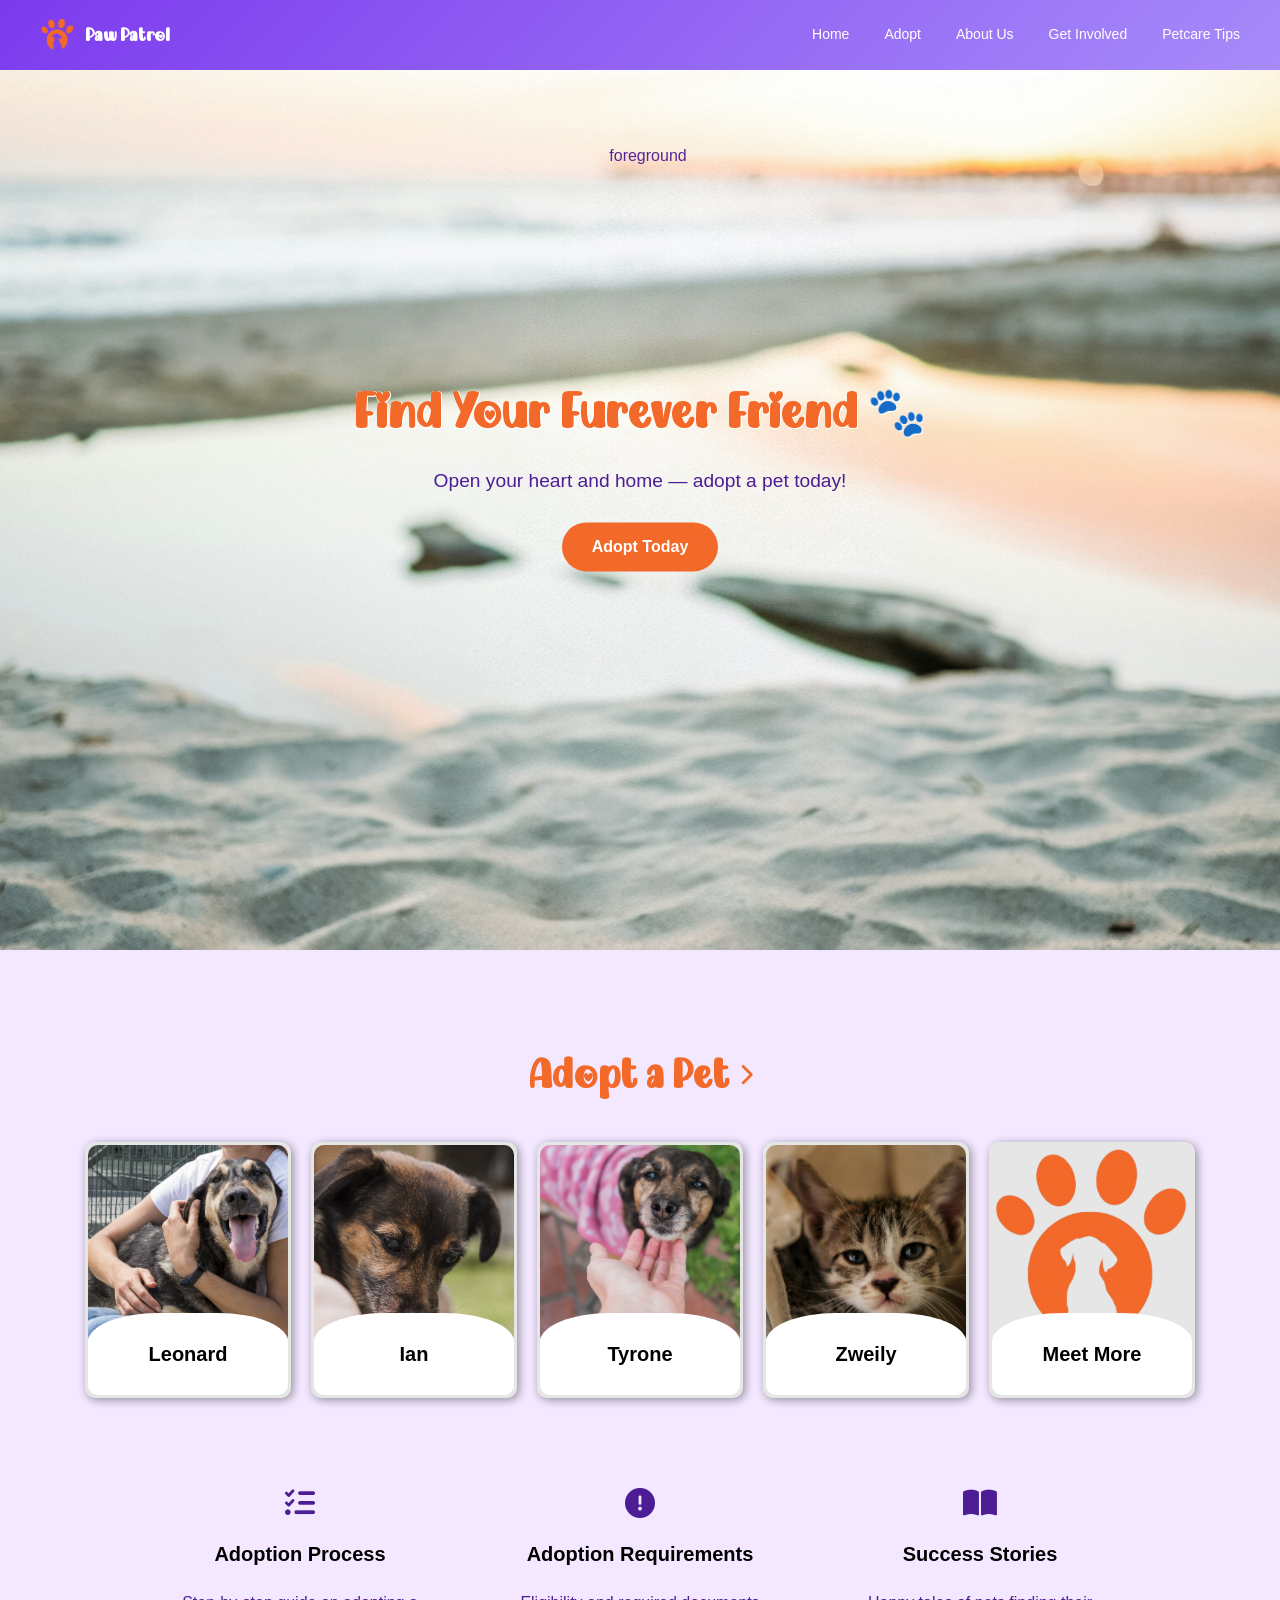
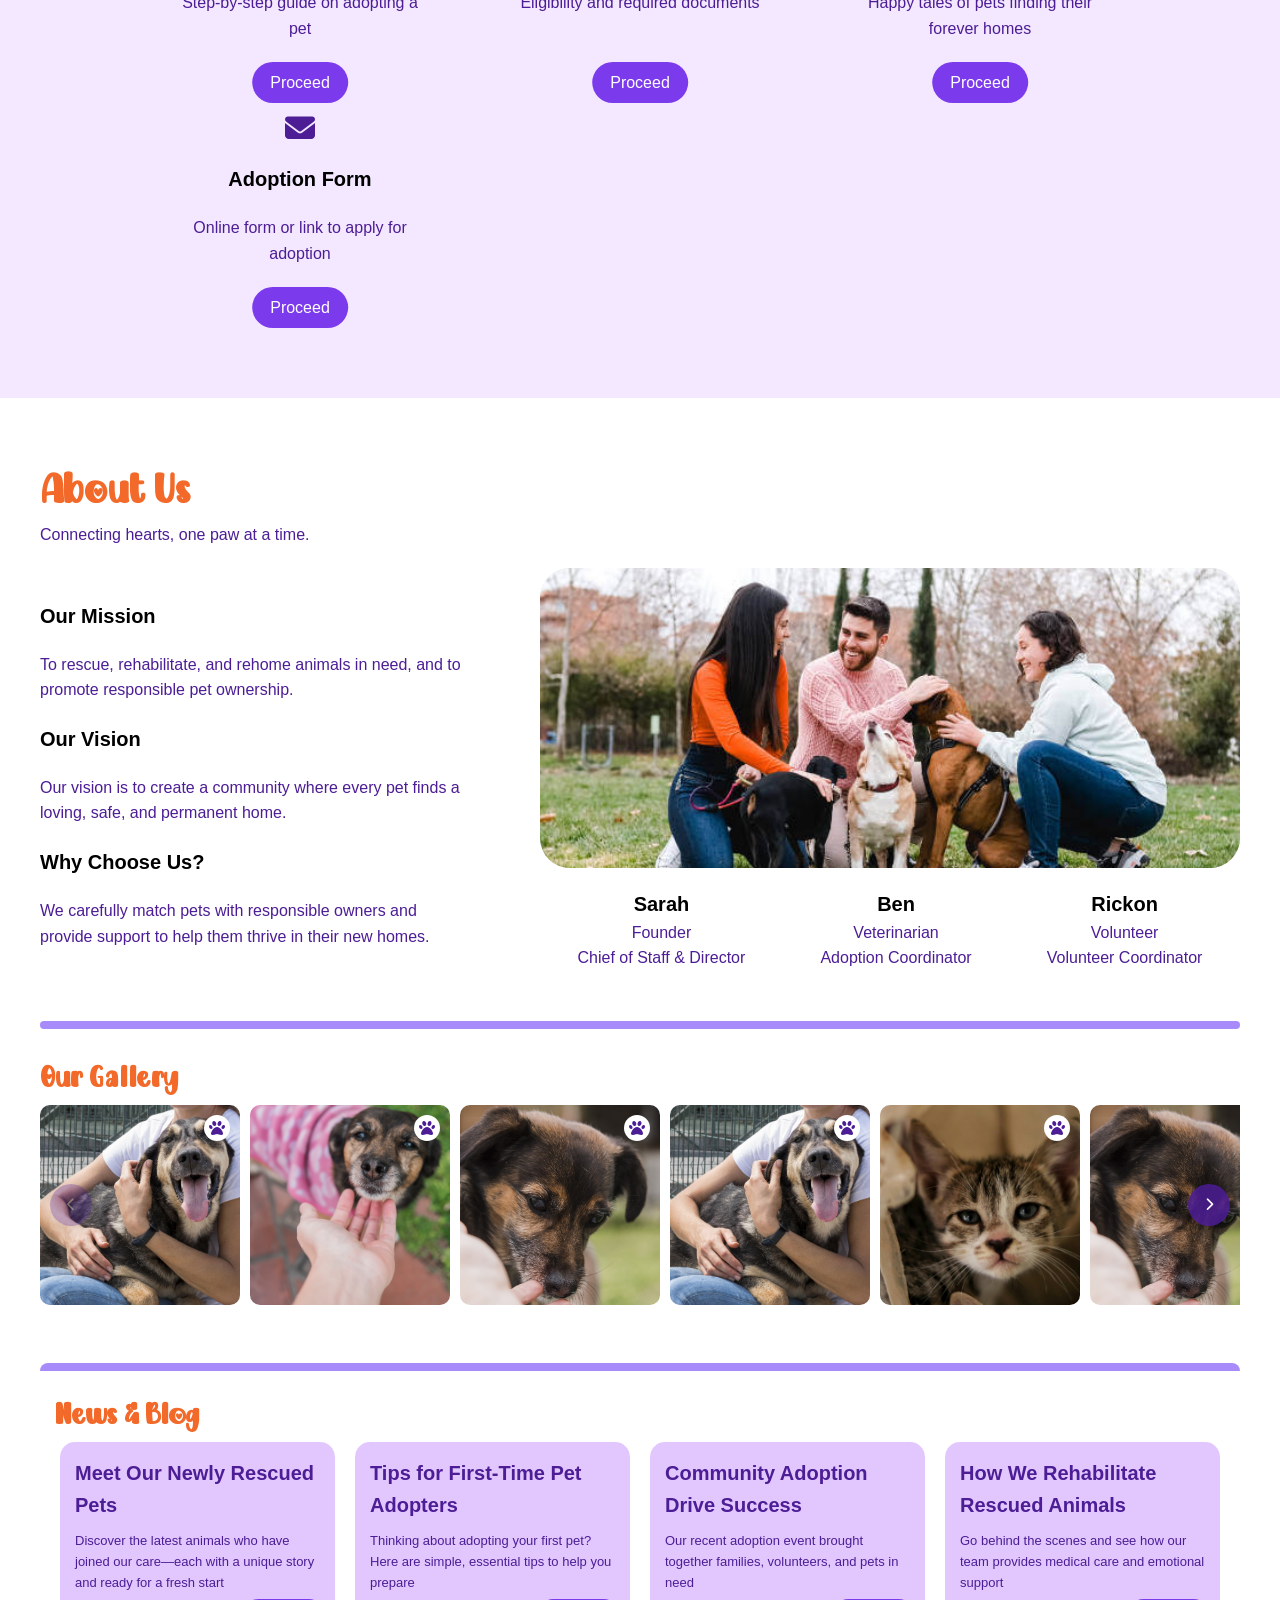
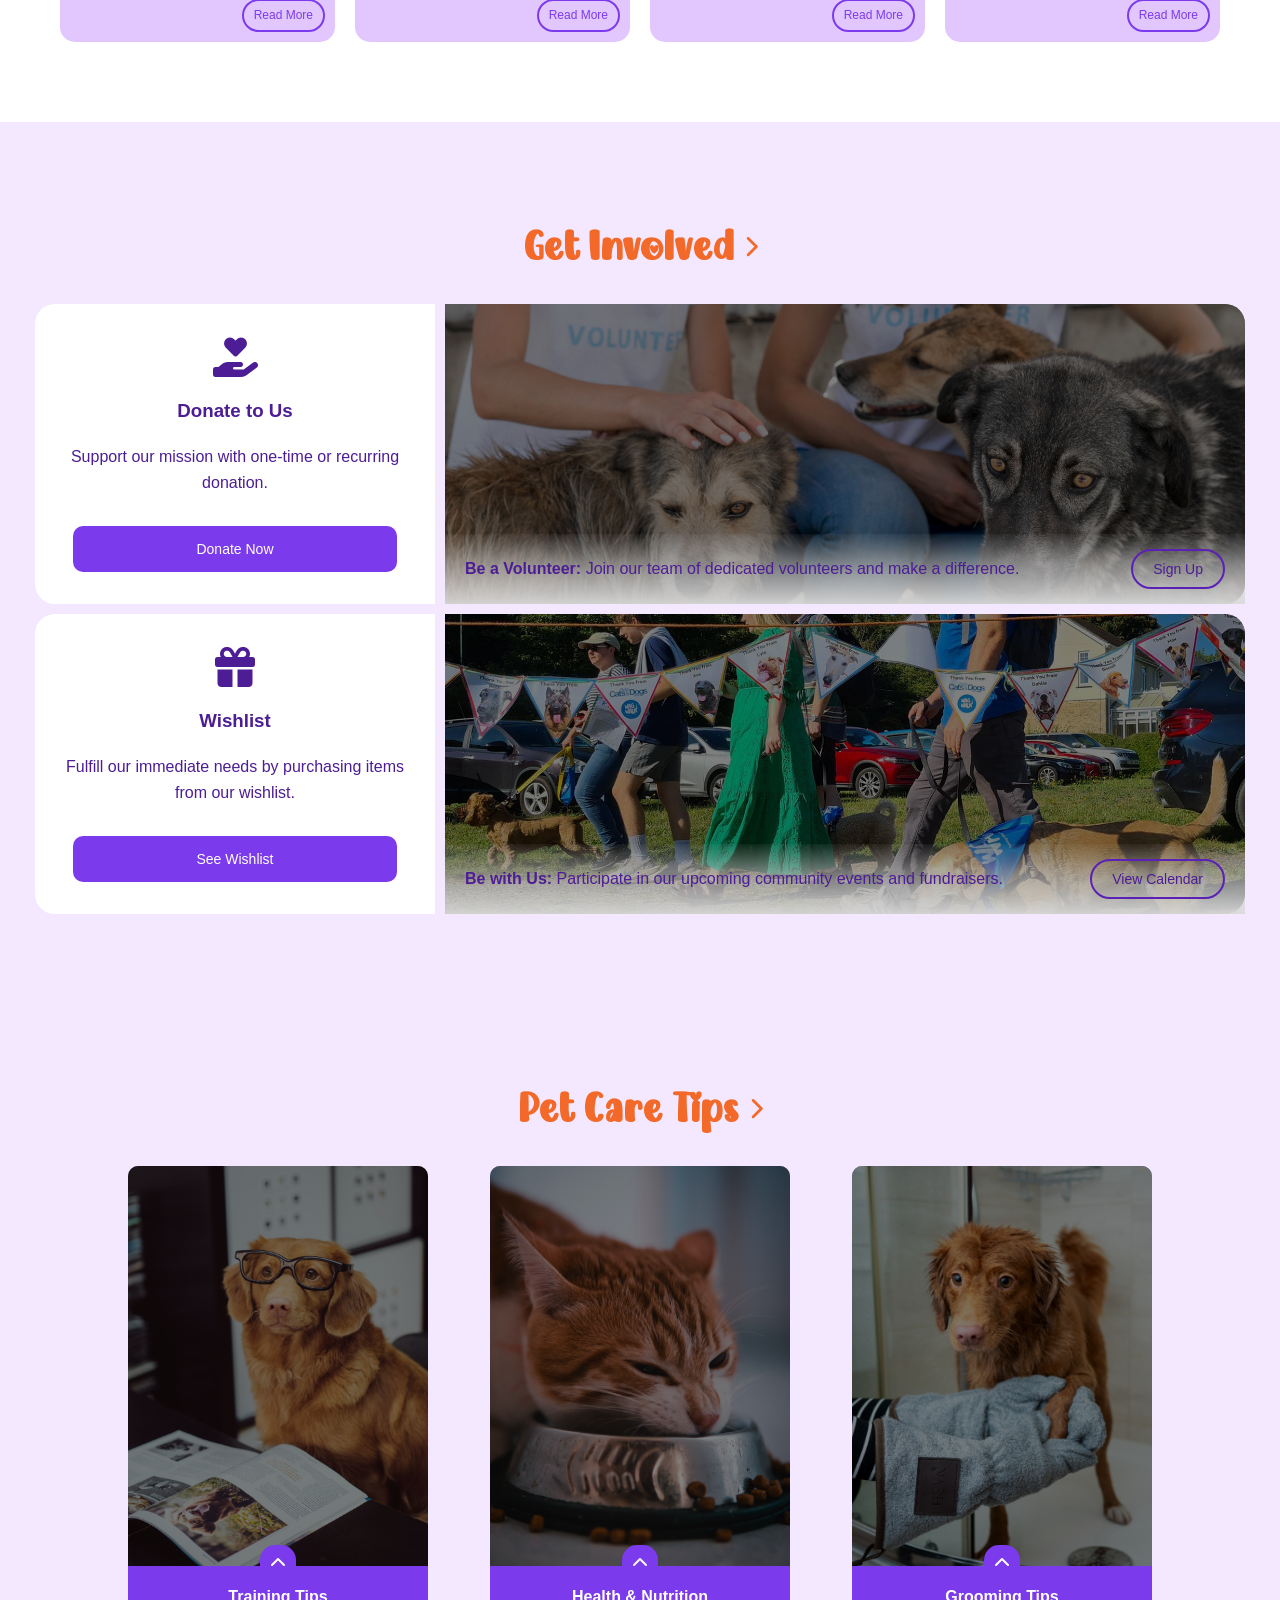
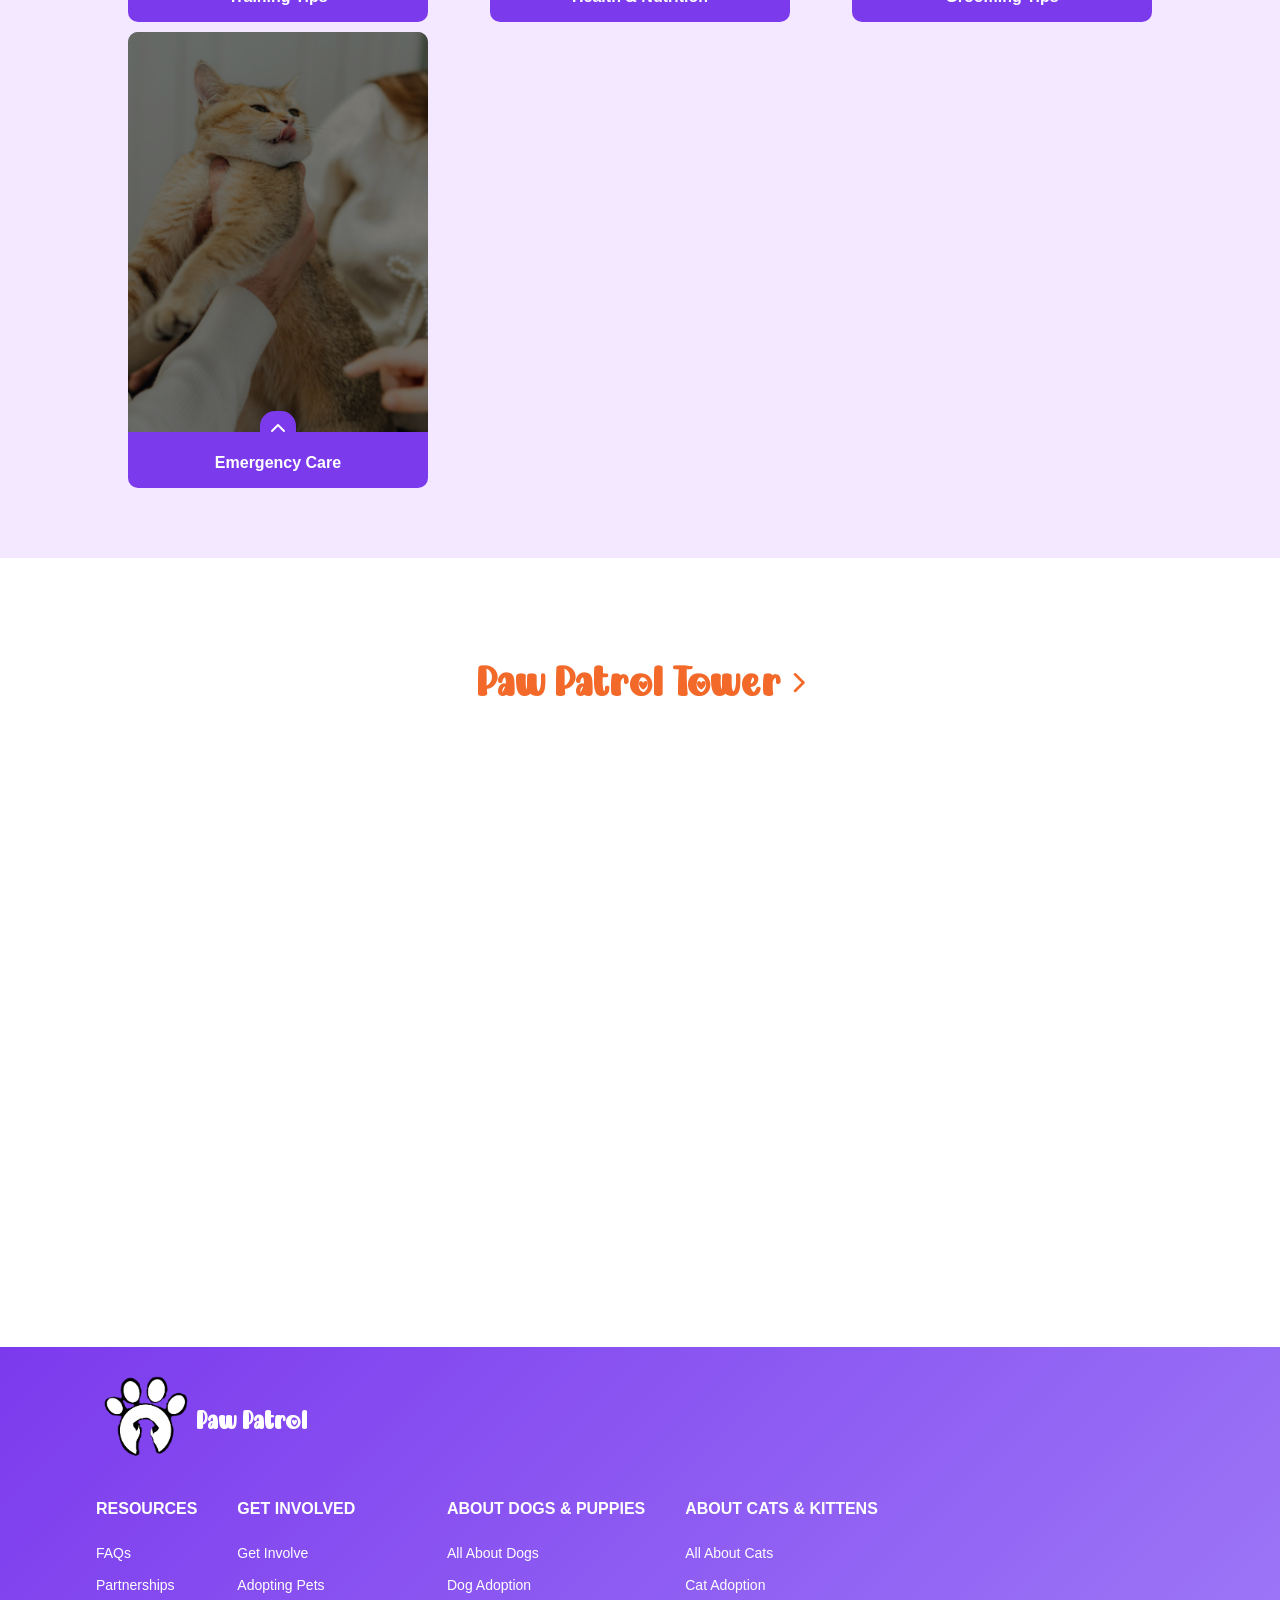
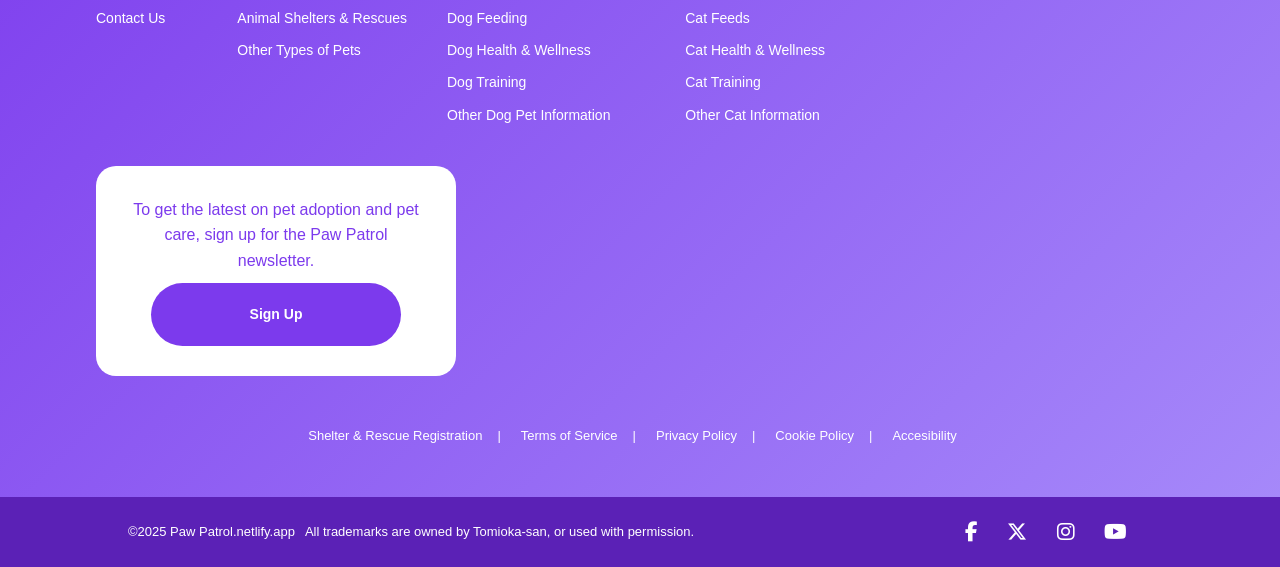
==== frontend/index.html @ cd34c821 "added header, navbar, and adoption tab" ====
<!DOCTYPE html>
<html lang="en">
<head>
    <meta charset="UTF-8">
    <meta name="viewport" content="width=device-width, initial-scale=1.0">
    <title>Paw Patrol | Pet Adoption & Welfare</title>
    <link rel="stylesheet" href="styles.css">
    <link rel="stylesheet" href="adopt.css">
    <link rel="stylesheet" href="https://cdnjs.cloudflare.com/ajax/libs/font-awesome/6.5.1/css/all.min.css">
</head>
<body>

    <!-- ========== HEADER ========== -->
    <header>
        <a href="#" class="logo-link">
            <aside class="logo-container">
                <div class="logo-img-container">
                    <img src="./images/logo1.png" alt="">
                </div>
                <h3>Paw Patrol</h3>
            </aside>
        </a>
  
        <nav class="navigation" id="nav-menu">
            <a href="#">Home</a>                     <!-- top of page -->
            <a href="#adopt">Adopt</a>               <!-- scrolls to Adopt section -->
            <a href="#about">About Us</a>            <!-- scrolls to About -->
            <a href="#help">Get Involved</a>         <!-- scrolls to Involved -->
            <a href="#care">Petcare Tips</a>         <!-- scrolls to Tips -->
        </nav>

        
        <div class="small-screen-menu" id="small-screen-menu">
            <a href="#">Home</a>
            <a href="#adopt">Adopt</a>
            <a href="#about">About Us</a>
            <a href="#help">Get Involved</a>
            <a href="#care">Petcare Tips</a>
        </div>


        <div class="menu-toggle" id="menu-toggle">
            <i class="fa-solid fa-bars"></i>
        </div>
    </header>

    <!-- ========== MAIN CONTENT ========== -->
    <main class="main-content page active" id="main-content">
        <!-- ========== HERO SECTION ========== -->
        <section class="wrapper">
            <div class="parallax">
                <img class="parallax-bg" src="images/pet_bg_22.jpg" alt="background">
                <img class="parallax-fg" src="images/pet_bg_2.png" alt="foreground">
            </div>

            <div class="hero-content">
                <h2 class="outline">Find Your Furever Friend 🐾</h2>
                <p>Open your heart and home — adopt a pet today!</p>
                <a href="#adopt" class="btn">Adopt Today</a>
            </div>
        </section>
        
        <!-- ===== Adopt a Pet ===== -->
        <section id="adopt">
            <h2>Adopt a Pet <i class="fa-solid fa-chevron-right"></i></h2>
            <div class="container-adopt-card" id="container-adopt-card">
                <!-- Populate in JS -->
            </div>

            <div class="adopt-buttons">
                <aside>
                    <i class="fa-solid fa-list-check"></i>
                    <h3>Adoption Process</h3>
                    <p>Step-by-step guide on adopting a pet</p>
                    <a href="adoptionProcess.html">Proceed</a>
                </aside>
                <aside>
                    <i class="fa-solid fa-circle-exclamation"></i>
                    <h3>Adoption Requirements</h3>
                    <p>Eligibility and required documents</p>
                    <a href="adoptionRequirements.html">Proceed</a>
                </aside>
                <aside>
                    <i class="fa-solid fa-book-open"></i>
                    <h3>Success Stories</h3>
                    <p>Happy tales of pets finding their forever homes</p>
                    <a href="successStories.html">Proceed</a>
                </aside>
                <aside>
                    <i class="fa-solid fa-envelope"></i>
                    <h3>Adoption Form</h3>
                    <p>Online form or link to apply for adoption</p>
                    <a href="adoptForm.html">Proceed</a>
                </aside>
            </div>            
        </section>

        <!-- ===== About Us ===== -->
        <section id="about">
            <div class="about-header">
                <h2>About Us</h2>
                <p>Connecting hearts, one paw at a time.</p>
            </div>
            
            <div class="upper-about">
                <aside class="mission-vision">
                    <article class="mission">
                        <h3>Our Mission</h3>
                        <p>To rescue, rehabilitate, and rehome animals in need, and to promote responsible pet ownership.</p>
                    </article>

                    <article class="vision">
                        <h3>Our Vision</h3>
                        <p>Our vision is to create a community where every pet finds a loving, safe, and permanent home.</p>
                    </article>

                    <article class="choose-us">
                        <h3>Why Choose Us?</h3>
                        <p>We carefully match pets with responsible owners and provide support to help them thrive in their new homes.</p>
                    </article>
                </aside>

                <aside class="our-team">
                    <div class="team-img-container">
                        <img src="images/adoptImages/team.jpg" alt="">
                    </div>

                    <div class="team-people-container">
                        <article class="team-people">
                            <h3>Sarah</h3>
                            <p>Founder</p>
                            <p>Chief of Staff & Director</p>
                        </article>
                        <article class="team-people">
                            <h3>Ben</h3>
                            <p>Veterinarian</p>
                            <p>Adoption Coordinator</p>
                        </article>
                        <article class="team-people">
                            <h3>Rickon</h3>
                            <p>Volunteer</p>
                            <p>Volunteer Coordinator</p>
                        </article>
                    </div>
                    
                </aside>
            </div>

            <hr>

            <div class="bottom-about">
                <aside class="gallery">
                    <h3>Our Gallery</h3>
                    <div class="gallery-container" id="gallery-container">
                            <!-- to be populated in JS -->
                    </div>
                </aside>
                <hr>
                <aside class="news-blog">
                    <h3>News & Blog</h3>
                    <div class="news-container" id="news-container">
                        <!-- to be populated in JS -->
                    </div>
                </aside>
            </div>
        </section>


        <!-- ===== Get Involved ===== -->
        <section id="help">
            <h2>Get Involved <i class="fa-solid fa-chevron-right"></i></h2>
            <div class="involved-container">
                <div class="donate-actions">
                    <article class="donate">
                        <i class="fa-solid fa-hand-holding-heart"></i>
                        <h3>Donate to Us</h3>
                        <p>Support our mission with one-time or recurring donation.</p>
                        <button class="switch-btn" data-show="donation">Donate Now</button>
                    </article>

                    <article class="wishlist">
                        <i class="fa-solid fa-gift"></i>
                        <h3>Wishlist</h3>
                        <p>Fulfill our immediate needs by purchasing items from our wishlist.</p>
                        <button class="switch-btn" data-show="wishlist">See Wishlist</button>
                    </article>
                </div>
                
                <div class="help-actions">
                    <article class="volunteer">
                        <aside class="volunteer-img-container">
                            <img src="images/volunteer.jpg" alt="">
                        </aside>
                        <aside class="volunteer-form">
                            <p><b>Be a Volunteer: </b>Join our team of dedicated volunteers and make a difference.</p>
                            <button class="switch-btn" data-show="volunteer-main">Sign Up</button>
                        </aside>
                    </article>

                    <article class="events">
                        <aside class="volunteer-img-container">
                            <img src="images/event.jpg" alt="">
                        </aside>
                        <aside class="volunteer-form">
                            <p><b>Be with Us: </b>Participate in our upcoming community events and fundraisers.</p>
                            <button class="switch-btn" data-show="event">View Calendar</button>
                        </aside>
                    </article>
                </div>
            </div>
        </section>

        <!-- ===== Pet Care Tips ===== -->
        <section id="care">
            <h2>Pet Care Tips <i class="fa-solid fa-chevron-right"></i></h2>
            <div class="care-tips-container">
                <article class="training" onclick="openCareOverlay('training')">
                    <aside class="care-img-container">
                        <img src="images/pet-training.jpg" alt="">
                    </aside>
                    <i class="fa-solid fa-chevron-up"></i>
                    <h3>Training Tips</h3>
                </article>

                <article class="health" onclick="openCareOverlay('health')">
                    <aside class="care-img-container">
                        <img src="images/pet-nutrition.jpg" alt="">
                    </aside>
                    <i class="fa-solid fa-chevron-up"></i>
                    <h3>Health & Nutrition</h3>
                </article>

                <article class="grooming" onclick="openCareOverlay('grooming')">
                    <aside class="care-img-container">
                        <img src="images/pet-grooming.jpg" alt="">
                    </aside>
                    <i class="fa-solid fa-chevron-up"></i>
                    <h3>Grooming Tips</h3>
                </article>

                <article class="emergency" onclick="openCareOverlay('emergency')">
                    <aside class="care-img-container">
                        <img src="images/pet-emegency-care.jpg" alt="">
                    </aside>
                    <i class="fa-solid fa-chevron-up"></i>
                    <h3>Emergency Care</h3>
                </article>
            </div>
            
        </section>

        <!-- ===== 3D Tower Model ===== -->
        <section id="tower-model">
            <h2>Paw Patrol Tower <i class="fa-solid fa-chevron-right"></i></h2>
            <div class="sketchfab-container">
                <iframe title="Paw Patrol Tower" frameborder="0" allowfullscreen mozallowfullscreen="true" webkitallowfullscreen="true" allow="autoplay; fullscreen; xr-spatial-tracking" xr-spatial-tracking execution-while-out-of-viewport execution-while-not-rendered web-share width="100%" height="500" src="https://sketchfab.com/3d-models/mobile-paw-patrol-rescue-world-lookout-tower-46e255a054c84f6cb2eff1f5ba7602bd/embed"></iframe>
            </div>
        </section>
    </main>

    <!-- ==== Donation ==== -->
    <main class="donation page pet-details-main" id="donation">
        <section class="pet-details-container">
            <!-- FORM CARD -->
            <form id="donationForm" class="adoption-form">
                <div class="pet-header">
                    <h1>Donate Now</h1>
                    <p>Your generosity makes a difference in our animals' lives</p>
                </div>

                <div class="form-sections">
                    <!-- DONATION AMOUNT SECTION -->
                    <!-- LEFT COLUMN -->
                    <aside id="donate-left-col">
                        <h3>Select Donation Amount</h3>
                        <div class="amount-options">
                            <div class="amount" data-value="100">₱100</div>
                            <div class="amount" data-value="200">₱200</div>
                            <div class="amount" data-value="500">₱500</div>
                            <div class="amount" data-value="1000">₱1000</div>
                            <div class="amount custom">Custom Amount</div>
                        </div>
                        <div class="form-group" id="customAmountGroup" style="display: none;">
                            <label for="customAmount">Enter Amount</label>
                            <input type="number" id="customAmount" name="customAmount" placeholder="Enter custom amount" min="1">
                        </div>
                        <input type="hidden" id="selectedAmount" name="selectedAmount" value="0">
                        <div class="donation-img-container" id="donation-img-container" style="display: none;">
                            <!-- Image to be put here from wishlist -->
                        </div>
                    </aside>

                    <!-- DONOR INFORMATION SECTION -->
                    <!-- RIGHT COLUMN -->
                    <aside>
                        <h3>Your Information</h3>
                        <div class="form-group">
                            <label for="donor-fullname">Full Name</label>
                            <input type="text" id="donor-fullname" name="fullname" placeholder="Full Name" required>
                        </div>
                        <div class="form-group">
                            <label for="donor-email">Email Address</label>
                            <input type="email" id="donor-email" name="email" placeholder="Email Address" required>
                        </div>
                        <div class="form-group">
                            <label for="donor-contact">Contact Number</label>
                            <input type="text" id="donor-contact" name="contact" placeholder="Contact Number">
                        </div>
                        <div class="form-group">
                            <label for="donor-message">Message/Suggestion</label>
                            <textarea id="donor-message" name="message" placeholder="Message (optional)"></textarea>
                        </div>
                    </aside>
                </div>
                    
                <div class="pet-actions">
                    <button class="adoptbtn btn-primary" type="submit">Submit Donation</button>
                    <button class="adoptbtn btn-secondary" type="button" onclick="switchPage('main-content')">Cancel</button>
                </div>
            </form>
        </section>
    </main>

    <!-- ==== Wishlist ==== -->
    <main class="wishlist page" id="wishlist">
        <section class="wish-header">
            <h2>Our Shelter's Wishlist</h2>
            <p>Help us provide the best care by donating these essential items.</p>
        </section>
        <section class="navigation">
            <button class="filter-btn active" data-category="all">All Items</button>
            <button class="filter-btn" data-category="food">Pet Foods</button>
            <button class="filter-btn" data-category="bed or cages">Beds & Cages</button>
            <button class="filter-btn" data-category="vitamins & health">Vitamins & Health</button>
            <button class="filter-btn" data-category="toys & enrichment">Toys & Enrichment</button>
        </section>
        <hr>
        <section class="wish-container">
            <!-- Populate with Cards -->
        </section>
        <button class="switch-btn back" data-show="main-content">Return to homepage</button>
    </main>

    <!-- ==== Volunteer ==== -->
    <main class="volunteer-main page" id="volunteer-main">
        <section class="volunteer-section">

            <div class="volunteer-header">
                <h1>Become a Paw Patrol Volunteer</h1>
                <p>Join our team and make a difference in the lives of animals!</p>
            </div>

            <form class="volunteer-form">
                <section class="vol-info">
                    <!-- CONTACT INFORMATION SECTION -->
                    <div class="form-section">
                        <h3><i class="fa-solid fa-user"></i> Your Contact Information</h3>
                        
                        <div class="form-group">
                            <label for="fullName">Full Name <span class="required">*</span></label>
                            <input type="text" id="fullName" name="fullName" required placeholder="Juan Dela Cruz">
                        </div>

                        <div class="form-group">
                            <label for="email">Email <span class="required">*</span></label>
                            <input type="email" id="email" name="email" required placeholder="you@email.com">
                        </div>

                        <div class="form-group">
                            <label for="phone">Phone Number <span class="required">*</span></label>
                            <input type="tel" id="phone" name="phone" required placeholder="0912 345 6789">
                        </div>

                        <div class="form-group">
                            <label for="address">Address <span class="required">*</span></label>
                            <input type="text" id="address" name="address" required placeholder="Complete Address">
                        </div>
                    </div>

                    <!-- AVAILABILITY & INTERESTS SECTION -->
                    <div class="form-section">
                        <h3><i class="fa-solid fa-calendar"></i> Availability & Interests</h3>
                        
                        <div class="form-group">
                            <label for="availability">Preferred Availability <span class="required">*</span></label>
                            <select id="availability" name="availability" required>
                                <option value="" disabled selected>Select your preferred time</option>
                                <option>Weekdays (Morning)</option>
                                <option>Weekdays (Afternoon)</option>
                                <option>Weekends (Morning)</option>
                                <option>Weekends (Afternoon)</option>
                                <option>Flexible</option>
                            </select>
                        </div>

                        <div class="form-group">
                            <label for="commitment">Commitment Level <span class="required">*</span></label>
                            <select id="commitment" name="commitment" required>
                                <option value="" disabled selected>Select your commitment level</option>
                                <option>A few hours per week</option>
                                <option>1-2 days per week</option>
                                <option>3+ days per week</option>
                                <option>As needed (flexible)</option>
                            </select>
                        </div>

                        <div class="form-group">
                            <label for="areaOfInterest">Area of Interest <span class="required">*</span></label>
                            <select id="areaOfInterest" name="areaOfInterest" required>
                                <option value="" disabled selected>Select your area of interest</option>
                                <option>Animal Care (feeding, walking)</option>
                                <option>Event Support & Fundraising</option>
                                <option>Administrative Tasks</option>
                                <option>Social Media & Outreach</option>
                                <option>Fostering Animals</option>
                                <option>Other</option>
                            </select>
                        </div>

                        <div class="form-group">
                            <label for="experience">Why do you want to volunteer? </label>
                            <textarea id="experience" name="experience" rows="4" placeholder="Tell us about your motivation or any relevant experience you have with animals or volunteering..."></textarea>
                        </div>
                    </div>
                </section>

                <!-- INFO BOX -->
                <div class="volunteer-info-box">
                    <h3><i class="fa-solid fa-lightbulb"></i> What to Expect</h3>
                    <p>After submitting your application, our team will review it and contact you within 3-5 business days. We'll discuss available positions, schedule a brief orientation, and get you started on your volunteer journey!</p>
                </div>

                <!-- FORM ACTIONS -->
                <div class="volunteer-actions">
                    <button type="submit" class="btn btn-primary">Submit Application</button>
                    <a href="index.html" class="btn btn-secondary">Cancel</a>
                </div>
            </form>

        </section>
    </main>

    <!-- ==== Event/Fundraiser ==== -->
    <main class="event page" id="event">
        <section class="event-header">
                <h2>Events</h2>
                <p>Be part of our mission—join our events and fundraisers. No sign-up needed, just come and lend your support!</p>
        </section>
        
        <section class="nav">
                <button class="event-filter-btn active" data-category="all">All</button>
                <button class="event-filter-btn" data-category="upcoming">
                    Upcoming <span class="count upcoming-count"></span>
                </button>
                <button class="event-filter-btn" data-category="past">
                    Past <span class="count past-count"></span>
                </button>
        </section>
        <section class="event-container">
                <!-- Populate with cards -->
        </section>
        <button class="switch-btn back" data-show="main-content">Return to homepage</button>
    </main> 


    <!-- ========== FOOTER ========== -->
    <footer>
        <section class="upper-footer">
            <div class="footer-logo-container" id="footer-logo-container">
                <div class="footer-img-container">
                    <img src="./images/logo2.1.png" alt="">
                </div>
                <h3 style="font-family: 'LEMON'; font-size: 24px;">Paw Patrol</h3>
            </div>
            
            <div class="footer-info-container" id="footer-info-container">
                <article>
                    <aside>
                        <h4>RESOURCES <i class="fa-solid fa-caret-down"></i></h4>
                        <a href="">FAQs</a>
                        <a href="">Partnerships</a>
                        <a href="">Contact Us</a>
                    </aside>
                    <aside>
                        <h4>GET INVOLVED <i class="fa-solid fa-caret-down"></i></h4>
                        <a href="">Get Involve</a>
                        <a href="">Adopting Pets</a>
                        <a href="">Animal Shelters & Rescues</a>
                        <a href="">Other Types of Pets</a>
                    </aside>
                    <aside>
                        <h4>ABOUT DOGS & PUPPIES <i class="fa-solid fa-caret-down"></i></h4>
                        <a href="">All About Dogs</a>
                        <a href="">Dog Adoption</a>
                        <a href="">Dog Feeding</a>
                        <a href="">Dog Health & Wellness</a>
                        <a href="">Dog Training</a>
                        <a href="">Other Dog Pet Information</a>
                    </aside>
                    <aside>
                        <h4>ABOUT CATS & KITTENS <i class="fa-solid fa-caret-down"></i></h4>
                        <a href="">All About Cats</a>
                        <a href="">Cat Adoption</a>
                        <a href="">Cat Feeds</a>
                        <a href="">Cat Health & Wellness</a>
                        <a href="">Cat Training</a>
                        <a href="">Other Cat Information</a>
                    </aside>
                </article>
                
                <aside class="footer-sign-up">
                    <p>To get the latest on pet adoption and pet care, sign up for the Paw Patrol newsletter.</p>
                    <a href="" class="sign-up-btn">Sign Up</a>
                </aside>
            </div>

            <div class="legal-info">
                <a href="">Shelter & Rescue Registration</a>
                <a href="">Terms of Service</a>
                <a href="">Privacy Policy</a>
                <a href="">Cookie Policy</a>
                <a href="">Accesibility</a>
            </div>
        </section>

        <section class="lower-footer">
            <div>
                <p>
                    <span>&copy;2025 Paw Patrol.netlify.app</span>   
                    <span>All trademarks are owned by Tomioka-san, or used with permission.</span>
                </p>
                <aside>
                    <a href=""><i class="fa-brands fa-facebook-f"></i></a>
                    <a href=""><i class="fa-brands fa-x-twitter"></i></a>
                    <a href=""><i class="fa-brands fa-instagram"></i></a>
                    <a href=""><i class="fa-brands fa-youtube"></i></a>
                </aside>
            </div>
        </section>
    </footer>

     <!-- Care Tip Full Details Overlay -->
    <div id="careOverlay" class="overlay">
        <div class="overlay-content">
            <button class="close-overlay">&times;</button>
            <h2 id="overlayTitle"></h2>
            <div id="overlayText"></div>
        </div>
    </div>

    <script src="paw-patrol.js"></script>
    <script src="https://cdn.jsdelivr.net/npm/@emailjs/browser@4/dist/email.min.js"></script>
    <script src="https://cdn.jsdelivr.net/npm/sweetalert2@11"></script>
    <script src="config.js"></script>
    
    <!-- Donation Form Script -->
    <script>
        let emailjsReady = false;

        // Initialize EmailJS 
        function initEmailJS() {
            try {
                if (window.emailjs) {
                    emailjs.init({
                        publicKey: CONFIG.EMAILJS_PUBLIC_KEY
                    });
                    emailjsReady = true;
                    console.log('EmailJS initialized successfully');
                } else {
                    console.error('window.emailjs not found, retrying...');
                    setTimeout(initEmailJS, 500);
                }
            } catch (error) {
                console.error('Error initializing EmailJS:', error);
                setTimeout(initEmailJS, 500);
            }
        }

        window.addEventListener('load', function() {
            initEmailJS();
        });
        if (document.readyState === 'complete') {
            initEmailJS();
        }
        var checkInterval = setInterval(function() {
            if (window.emailjs && !emailjsReady) {
                initEmailJS();
                clearInterval(checkInterval);
            }
        }, 500);

        // Handle amount selection
        function setupAmountSelection() {
            document.querySelectorAll('.amount-options .amount').forEach(button => {
                button.addEventListener('click', function() {
                    document.querySelectorAll('.amount-options .amount').forEach(btn => {
                        btn.classList.remove('selected');
                    });
                    
                    this.classList.add('selected');
                    
                    const value = this.getAttribute('data-value');
                    const customAmountGroup = document.getElementById('customAmountGroup');
                    const customAmountInput = document.getElementById('customAmount');
                    
                    if (value) {
                        document.getElementById('selectedAmount').value = value;
                        customAmountGroup.style.display = 'none';
                        customAmountInput.value = '';
                    } else if (this.classList.contains('custom')) {
                        document.getElementById('selectedAmount').value = '0';
                        customAmountGroup.style.display = 'block';
                        customAmountInput.focus();
                    }
                });
            });

            // Handle custom amount input
            const customAmount = document.getElementById('customAmount');
            if (customAmount) {
                customAmount.addEventListener('input', function() {
                    if (this.value) {
                        document.getElementById('selectedAmount').value = this.value;
                    }
                });
            }
        }

        // Handle form submission
        function setupFormSubmission() {
            const donationForm = document.getElementById('donationForm');
            if (donationForm) {
                donationForm.addEventListener('submit', function(e) {
                    e.preventDefault();

                    if (!emailjsReady || !window.emailjs) {
                        alert('Email service is loading. Please wait a moment and try again.');
                        console.error('EmailJS not ready. Ready:', emailjsReady, 'Exists:', !!window.emailjs);
                        return;
                    }

                    const selectedAmount = document.getElementById('selectedAmount').value;
                    
                    if (!selectedAmount || selectedAmount === '0') {
                        alert('Please select or enter a donation amount');
                        return;
                    }

                    const templateParams = {
                        to_email: 'pawpatrolorganization@gmail.com', 
                        donor_name: document.getElementById('donor-fullname').value,
                        donor_email: document.getElementById('donor-email').value,
                        donor_contact: document.getElementById('donor-contact').value,
                        donation_amount: selectedAmount,
                        donor_message: document.getElementById('donor-message').value,
                        donation_date: new Date().toLocaleDateString()
                    };

                    console.log('Sending donation...');

                    // Send email
                    emailjs.send(CONFIG.EMAILJS_SERVICE_ID, CONFIG.EMAILJS_TEMPLATE_ID, templateParams)
                        .then(function(response) {
                            console.log('Email sent!', response);
                            alert('Thank you for your donation! We will contact you shortly.');
                            document.getElementById('donationForm').reset();
                            document.querySelectorAll('.amount-options .amount').forEach(btn => {
                                btn.classList.remove('selected');
                            });
                            document.getElementById('selectedAmount').value = '0';
                            document.getElementById('customAmountGroup').style.display = 'none';
                            switchPage('main-content');
                        })
                        .catch(function(error) {
                            console.error('Email failed:', error);
                            alert('Error: ' + (error.text || error.message || 'There was an error processing your donation.'));
                        });
                });
            }
        }

        // Function to switch pages
        function switchPage(pageId) {
            document.querySelectorAll('.page').forEach(page => {
                page.classList.remove('active');
            });
            const targetPage = document.getElementById(pageId);
            if (targetPage) {
                targetPage.classList.add('active');
            }
        }

        // Handle volunteer form submission
        function setupHomepageVolunteerFormSubmission() {
            const volunteerForm = document.querySelector('#volunteer-main .volunteer-form');
            if (volunteerForm) {
                volunteerForm.addEventListener('submit', function(e) {
                    e.preventDefault();

                    if (!emailjsReady || !window.emailjs) {
                        alert('Email service is loading. Please wait a moment and try again.');
                        console.error('EmailJS not ready. Ready:', emailjsReady, 'Exists:', !!window.emailjs);
                        return;
                    }

                    const templateParams = {
                        to_email: 'pawpatrolorganization@gmail.com', 
                        volunteer_name: document.getElementById('fullName').value,
                        volunteer_email: document.getElementById('email').value,
                        volunteer_phone: document.getElementById('phone').value,
                        volunteer_address: document.getElementById('address').value,
                        availability: document.getElementById('availability').value,
                        commitment: document.getElementById('commitment').value,
                        area_of_interest: document.getElementById('areaOfInterest').value,
                        experience: document.getElementById('experience').value,
                        submission_date: new Date().toLocaleDateString()
                    };

                    console.log('Sending volunteer application...');

                    // Send email
                    emailjs.send(CONFIG.EMAILJS_VOLUNTEER_SERVICE_ID, CONFIG.EMAILJS_VOLUNTEER_TEMPLATE_ID, templateParams)
                        .then(function(response) {
                            console.log('Email sent!', response);
                            alert('Thank you for your volunteer application! We will contact you within 3-5 business days.');
                            volunteerForm.reset();
                            switchPage('main-content');
                        })
                        .catch(function(error) {
                            console.error('Email failed:', error);
                            alert('Error: ' + (error.text || error.message || 'There was an error submitting your application.'));
                        });
                });
            }
        }

        // Setup when DOM is ready
        if (document.readyState === 'loading') {
            document.addEventListener('DOMContentLoaded', function() {
                setupAmountSelection();
                setupFormSubmission();
                setupHomepageVolunteerFormSubmission();
            });
        } else {
            setupAmountSelection();
            setupFormSubmission();
            setupHomepageVolunteerFormSubmission();
        }

         // Newsletter
        document.addEventListener('DOMContentLoaded', function() {
            const signUpBtn = document.querySelector('.sign-up-btn');

            if (signUpBtn) {
                signUpBtn.addEventListener('click', function(e) {
                    e.preventDefault();

                    Swal.fire({
                        title: 'Subscribe to our Newsletter',
                        text: 'Stay updated with the latest pet care tips and adoption news!',
                        input: 'email',
                        inputPlaceholder: 'Enter your email address',
                        icon: 'envelope',
                        confirmButtonText: 'Subscribe',
                        confirmButtonColor: '#7C3AED', 
                        showCancelButton: true,
                        cancelButtonColor: '#f26929', 
                        validationMessage: 'Please enter a valid email address'
                    }).then((result) => {
                        if (result.isConfirmed) {
                            const userEmail = result.value;
                            
                            console.log("Newsletter subscription for:", userEmail);

                            Swal.fire({
                                title: 'Subscribed!',
                                text: `Thank you! We've added ${userEmail} to our newsletter list.`,
                                icon: 'success',
                                confirmButtonColor: '#7C3AED'
                            });
                        }
                    });
                });
            }
        });
    </script>
</body>
</html>
---- frontend/styles.css ----
/* ======== FONT IMPORTS ======== */
@font-face {
    font-family: 'LEMON';
    src: url('fonts/LEMON.otf') format('opentype');
}

/* ======== GLOBAL STYLES ======== */
body {
    margin: 0;
    font-family: 'Poppins', sans-serif;
    background-color: #F3E8FF;
    color: #4C1D95;
    line-height: 1.6;
}
html {
  scroll-behavior: smooth;
}


a {
    text-decoration: none;
    color: white;
}

/* ======== HEADER ======== */
header {
    position: fixed;
    top: 0;
    left: 0;
    width: 100%;
    height: 70px;
    display: flex;
    align-items: center;
    justify-content: space-between; 
    padding: 0 40px;
    box-sizing: border-box;
    z-index: 1000;
    background: linear-gradient(135deg, #7C3AED 0%, #A78BFA 100%);
    color: white;
    border-bottom: none;
}

    /* ======= LOGO ==========*/
header aside.logo-container {
    height: 50px;
    width: auto;
    display: flex;
    justify-content: left;
    align-items: center;
    margin: 0;
    gap: 10px;
}
header aside.logo-container h3 { 
    width: auto;
    margin: 0;
    font-size: 18px;
    font-weight: 600;
    font-family: 'LEMON';
    color: white;
}

.logo-link {
    display: flex;
    align-items: center;
    text-decoration: none;
    color: inherit; /* keeps the h3 white */
}


header div.logo-img-container {
    height: 35px;
    width: 35px;
}
header div.logo-img-container img {
    object-fit: contain;
    width: 100%;
    height: 100%;
}

    /*========= NAVIGATION ==========*/
header nav.navigation {
    display: flex;
    justify-content: flex-end;
    gap: 35px;
    flex: 1;
    margin-left: auto;
    margin-right: 0;
}

/* ===== Enhanced header link hover (matches footer button feel) ===== */
header nav.navigation a {
    position: relative;
    text-decoration: none;
    padding: 8px 0;
    border-radius: 0;
    transition: all 0.3s ease-in-out;
    color: white;
    font-weight: 500;
    font-size: 14px;
    border-bottom: 2px solid transparent;
}

header nav.navigation a:hover {
    background-color: transparent;
    color: white;
    box-shadow: none;
    transform: none;
    border-bottom: 2px solid #f26929;
}


    /*=========== HAMBORGAR ICON FOR MOBILE ============*/
/* hide toggle button for PC screen*/
header div.menu-toggle {
    display: none;
    z-index: 1001;
    cursor: pointer;
}

/* hide nav menu for mobile */
header div.small-screen-menu {
    display: none;
}


/* ======== HERO SECTION ======== */

/* Parallax hero wrapper */
main.main-content section.wrapper {
    position: relative;
    height: calc(100vh - 70px);
    min-height: 420px;
    overflow: hidden;
    display: block;
}

section.wrapper div.parallax {
    position: absolute;
    inset: 0;
    overflow: hidden;
    pointer-events: none;
    z-index: 1; /* keep images behind hero content */
}

section.wrapper div.parallax img {
    position: absolute;
    left: 50%;
    transform: translate3d(-50%, 0, 0);
    will-change: transform;
    user-select: none;
    pointer-events: none;
    max-width: none;
}

section.wrapper div.parallax img.parallax-bg {
    top: -10%;
    width: 120%;
    height: auto;
    min-height: 120%;
    object-fit: cover;
    z-index: 1;
}

section.wrapper div.parallax img.parallax-fg {
    bottom: -5%;
    width: 115%;
    height: 90%;
    object-fit: cover;
    z-index: 6;
    opacity: 0.95;
}

section.wrapper > div.hero-content {
    position: relative; /* ensure stacking above .parallax */
    z-index: 10;
    pointer-events: auto; /* make sure buttons/links are interactive */
}

/* Text content */
main.main-content section.wrapper div.hero-content {
    position: relative;
    z-index: 10; /* above overlay */
    top: 45%;
    transform: translateY(-50%);
    padding: 0 20px;
    box-sizing: border-box;
}

section.wrapper div.hero-content h2 {
    font-size: 3.0rem;
    margin-bottom: 15px;
    text-shadow: 2px 2px 10px rgba(0,0,0,0.3);
    font-family: 'LEMON';
}
    section.wrapper div.hero-content h2.outline {
         text-shadow:
            -0.5px -0.5px 0 white,
            0.5px -0.5px 0 white,
            -0.5px  0.5px 0 white,
            0.5px  0.5px 0 white;
    }

section.wrapper div.hero-content p {
    font-size: 1.2rem;
    margin-bottom: 25px;
}

section.wrapper div.hero-content a.btn {
    display: inline-block;
    background-color: #f26929;
    color: white;
    padding: 12px 30px;
    border-radius: 40px;
    text-decoration: none;
    font-weight: 600;
    transition: all 0.3s ease;
    box-sizing: border-box;
}

section.wrapper div.hero-content a.btn:hover {
    background: linear-gradient(135deg, #7C3AED, #A78BFA);
}


/* ======== MAIN SECTIONS ======== */
.page { display: none; }
.page.active { display: block; }

main section {
    padding: 60px 20px;
    text-align: center;
}

/* Section titles */
main section h2 {
    color: #f26929;
    font-family: "LEMON";
    font-size: 2.5rem;
    margin-bottom: 25px;
}

/*
    HOMAPAGE ABOUT US
*/
main section#about {
    background: #fff;
    display: flex;
    flex-direction: column;
    width: 100%;
    padding: 60px 20px;
    box-sizing: border-box;
}

main section#about > * {
    max-width: 1200px;
    margin-left: auto;
    margin-right: auto;
    width: 100%;
}

section#about div.about-header { 
    text-align: left; 
    margin-bottom: 20px;
}
section#about div.about-header h2 { margin: 0;}

    /* Upper About Us: Mission and Team*/
section#about div.upper-about {
    display: flex;
    flex-wrap: wrap;
    text-align: left;
    align-items: center;
    justify-content: space-between;
}
div.upper-about aside.mission-vision {
    width: 425px;
    margin-bottom: 10px;
}

div.upper-about aside.our-team {
    width: 700px;
    display: flex;
    flex-direction: column;
}

div.upper-about aside.our-team div.team-img-container {
    width: 100%;
    height: 300px;
    background-color: rgb(230, 230, 230);
    display: flex;
    border-radius: 30px;
    margin-bottom: 20px;
    position: relative;
}
    div.upper-about aside.our-team div.team-img-container img {
        object-fit: cover;
        object-position: 50% 35%; 
        border-radius: 30px;
        width: 100%;
        height: 100%; 
        display: block;
    }

div.upper-about aside.our-team div.team-people-container {
    display: flex;
    flex-wrap: wrap;
    justify-content: space-around;
}
div.upper-about aside.our-team div.team-people-container article {
    text-align: center;
}
div.upper-about aside.our-team div.team-people-container article h3, p { margin: 0; }

section#about hr { /* LINE BREAK */
    padding: 4px;
    background-color: #A78BFA;
    width: 100%;
    margin: 50px auto 20px auto;
    border-radius: 10px;
    border: none;
    box-sizing: border-box;
}

/* Bottom About Us: Gallery */
main section#about div.bottom-about {
    display: flex;
    flex-direction: column;
}

section#about div.bottom-about h3 { 
    text-align: left;
    margin: 5px 0;
    font-family: "LEMON";
    color: #f26929;
    font-size: 1.8rem;
}

div.bottom-about aside.gallery { margin-bottom: 40px; }

div.bottom-about div.gallery-container {
    display: flex;
    justify-content: flex-start; 
    width: 100%;
    align-items: flex-start;
    margin-bottom: 18px;
    overflow: hidden; 
    position: relative; 
}

div.bottom-about div.gallery-container {
    width: 100%;
    height: auto;
    display: flex;
    flex-wrap: nowrap; 
    justify-content: flex-start;
    gap: 10px;
}

.gallery-track {
    display: flex;
    gap: 10px;
    transition: transform 0.45s ease;
    will-change: transform;
    align-items: stretch;
}


div.bottom-about div.gallery-container div.gallery-card {
    display: flex;
    flex: 0 0 200px; 
    height: 200px;   
    position: relative;
    overflow: hidden;
}
div.bottom-about div.gallery-container div.gallery-card img {
    width: 100%;
    height: 100%;
    object-fit: cover;
    border-radius: 10px;
}
div.bottom-about div.gallery-container {
    transition: width 0.35s ease, transform 0.25s ease;
}

div.bottom-about div.gallery-container div.gallery-card {
    transition: flex-basis 0.35s ease, opacity 0.25s ease;
    will-change: flex-basis;
    z-index: 1;
}

div.bottom-about div.gallery-container div.gallery-card:hover {
    flex-basis: 260px; 
    z-index: 3;
}

/* Arrow controls for the gallery (desktop) */
.gallery-arrow {
    position: absolute;
    top: 50%;
    transform: translateY(-50%);
    right: 10px;
    background: rgba(76,29,149,0.85);
    color: white;
    border: none;
    width: 42px;
    height: 42px;
    border-radius: 50%;
    display: flex;
    align-items: center;
    justify-content: center;
    cursor: pointer;
    z-index: 6;
    box-shadow: 0 6px 18px rgba(0,0,0,0.18);
}
.gallery-arrow-left { left: 10px; right: auto; }
.gallery-arrow-right { right: 10px; }
.gallery-arrow:disabled { opacity: 0.35; cursor: default; }

aside.gallery div.gallery-container div.gallery-card i { /*paw icon*/
    position: absolute;
    top: 10px;
    right: 10px;
    background-color: white;
    border-radius: 50%;
    padding: 5px;
}

/* Bottom About Us: News & Blog */
section#about div.bottom-about {
    box-sizing: border-box;
}
section#about div.bottom-about hr {
    margin: 0;
    border-radius: 10px 10px 0 0;
}    
section#about div.bottom-about aside.news-blog {
    background-color: #ffffff;
    padding: 15px 15px 20px 15px;
    width: 100%;
    box-sizing: border-box;
    border-radius: 0 0 20px 20px;
}

section#about div.bottom-about aside.news-blog div.news-container {
    display: flex;
    flex-wrap: wrap;
    /* FIX 1: Center cards horizontally */
    justify-content: center; 
    /* FIX 2: Add spacing between cards (both row and column gap) */
    gap: 20px; 
    position: relative;
}

div.bottom-about aside.news-blog div.news-container article.news-card {
    width: 275px;
    text-align: left;
    min-height: 200px;
    padding: 15px;
    box-sizing: border-box;
    border-radius: 15px;
    position: relative;
     background-color: #e2c7ff;
}
   
div.bottom-about aside.news-blog div.news-container article.news-card h4 {
    margin: 0 0 10px 0;
    font-size: 20px;
}
div.bottom-about aside.news-blog div.news-container article.news-card p {
    font-size: 13px;
}
   
div.bottom-about aside.news-blog div.news-container article.news-card a {
    position: absolute;
    bottom: 10px;
    right: 10px;
    font-size: 12px;
    padding: 5px 10px;
    border-radius: 20px;
    border: 2px solid #7C3AED;
    color: #7C3AED;
}
    div.bottom-about aside.news-blog div.news-container article.news-card a:hover {
        background-color: #7C3AED;
        color: white;
    }


/*
    HOMEPAGE ADOPT
*/
main section#adopt {
    background-color: #F3E8FF;
    min-height: 60vh;
}

main section#adopt h2 {
    display: flex;
    justify-content: center;
    align-items: center;
    cursor: pointer;
}

main section#adopt h2 i {
    font-size: 22px;
    margin-left: 10px;
    transition: transform 0.2s ease-in-out;
}
    main section#adopt h2:hover i {
        transform: translateX(8px);
    } 

main section#adopt div.container-adopt-card {
    display: flex;
    flex-wrap: wrap;
    justify-content: center;
}
section#adopt div.container-adopt-card aside.adopt-card {
    position: relative;
    background-color: rgb(230, 230, 230);
    height: 250px;
    width: 200px;
    margin: 10px;
    border-radius: 10px;
    box-shadow: 2px 2px 10px rgba(0, 0, 0, 0.4);
    transition: transform 0.3s ease-in-out, border 0.3s ease-in-out;
    cursor: pointer;
    border: 3px solid transparent;
}
    section#adopt div.container-adopt-card aside.adopt-card:hover {
        transform: scale(1.05);
        border: 3px solid #f26929;
        box-shadow: 0 8px 20px rgba(242, 105, 41, 0.3);
    }

div.container-adopt-card aside.adopt-card div.adopt-img-container {
    height: 200px;
    display: flex;
}
    aside.adopt-card div.adopt-img-container img {
        object-fit: cover;
        width: 100%;
        border-radius: 10px;
    }
div.container-adopt-card aside.adopt-card h3 {
    background-color: white;
    padding: 25px 0;
    bottom: -20px;
    position: absolute;
    width: 100%;
    border-radius: 35% 35% 10px 10px;
    overflow: hidden;
    text-align: center;
}

    /* Adopt Buttons*/
section#adopt div.adopt-buttons {
    display: flex;
    flex-wrap: wrap;
    justify-content: space-between;
    width: 75%;
    min-height: 225px;
    margin: 80px auto 0 auto;
}
section#adopt div.adopt-buttons aside {
    width: 250px;
    height: 225px;
    position: relative;
    display: flex;
    flex-direction: column;
}
section#adopt div.adopt-buttons aside i {
    font-size: 30px;
}
section#adopt div.adopt-buttons aside h3 {
    font-size: 20px;
}
section#adopt div.adopt-buttons aside a {
    position: absolute;
    bottom: 10px;
    left: 50%;

    /* center the anchor horizontally within the aside */
    transform: translateX(-50%);
    display: inline-block;
    padding: 8px 18px;
    background-color: #7C3AED;
    color: #fff;
    border-radius: 30px;
    text-align: center;
    transition: all 0.3s ease;
}
    section#adopt div.adopt-buttons aside a:hover {
        background-color: #f26929;
        color: white;
        transform: translateX(-50%) scale(1.05);
    }

    /*
        HOMEPAGE: GET INVOLVED
    */
main section#help {
    display: flex;
    flex-direction: column;
}

main section#help h2 {
    display: flex;
    justify-content: center;
    align-items: center;
    cursor: pointer;
}

main section#help h2 i {
    font-size: 22px;
    margin-left: 10px;
    transition: transform 0.2s ease-in-out;
}
    main section#help h2:hover i {
        transform: translateX(8px);
    } 

section#help div.involved-container {
    display: flex;
    flex-wrap: wrap;
    gap: 10px;
    justify-content: center;
}

section#help div.involved-container div.donate-actions,
section#help div.involved-container div.help-actions {
    display: flex;
    flex-direction: column;
}
    /* DONATE ACTIONS */
section#help div.involved-container div.donate-actions {
    width: 400px;
}
section#help div.involved-container div.donate-actions article {
    width: 100%;
    height: 300px;
    box-sizing: border-box;
    margin-bottom: 10px;
    padding: 10px 20px 10px 20px;
    background-color: white;
    display: flex;
    flex-direction: column;
    align-items: center;
    justify-content: center;
    border-radius: 20px 0 0 20px;
}
section#help div.involved-container div.donate-actions article i {
    font-size: 40px;
}
section#help div.involved-container div.donate-actions article button {
    background-color: #7C3AED;
    color: white;
    margin-top: 20px;
    padding: 15px;
    margin: 30px 0 0 0;
    width: 90%;
    border-radius: 10px;
    font-size: 14px;
    cursor: pointer;
    border: none;
}
    section#help div.involved-container div.donate-actions article button:hover {
        background-color: #f26929;
    }

    /* HELP ACTIONS */
section#help div.involved-container div.help-actions {
    width: 800px;
}
section#help div.involved-container div.help-actions article {
    height: 300px;
    display: flex;
    position: relative;
    margin-bottom: 10px;
    padding: 0;
    
}
section#help div.involved-container div.help-actions article aside.volunteer-img-container {
    width: 100%;
    height: 100%;
    display: flex;
    background-color: black;
    border-radius: 0 20px 20px 0;
}
div.involved-container div.help-actions article aside.volunteer-img-container img {
    object-fit: cover;
    border-radius: 0 20px 20px 0;
    width: 100%;
    height: 100%;
    opacity: 0.5;
    transition: 0.3s ease-in-out;
}
    section#help div.involved-container div.help-actions article:hover aside.volunteer-img-container img {
        opacity: 1;
    }

section#help div.involved-container div.help-actions article aside.volunteer-form {
    position: absolute;
    display: flex;
    justify-content: space-between;
    align-items: center;
    padding: 0 20px;
    bottom: 0;
    background: linear-gradient(0deg, rgba(218, 218, 218, 0.95) 0%, rgba(218, 218, 218,0.5) 60%, rgba(218, 218, 218,0.05) 100%);
    width: 100%;
    box-sizing: border-box;
    height: 70px;
    overflow: hidden;
    transition: opacity 0.3s ease;
}

section#help div.involved-container div.help-actions article aside.volunteer-form button {
    color: #4C1D95;
    border: 2px solid #5B21B6;
    padding: 10px 20px;
    border-radius: 50px;
    font-size: 14px;
    background: none;
    cursor: pointer;
}
    section#help div.involved-container div.help-actions article aside.volunteer-form button:hover {
        color: white;
        background-color: #5B21B6;
        border: none;
    }

    /*
        PETCARE TIPS
    */
main section#care {
    display: flex;
    flex-direction: column;
    width: 80%;
    margin: 0 auto;
}

main section#care h2 {
    display: flex;
    justify-content: center;
    align-items: center;
    cursor: pointer;
}

main section#care h2 i {
    font-size: 22px;
    margin-left: 10px;
    transition: transform 0.2s ease-in-out;
}
    main section#care h2:hover i {
        transform: translateX(8px);
    } 

section#care div.care-tips-container {
    display: flex;
    flex-wrap: wrap;
    justify-content: space-between;
}

/* REPLACE YOUR EXISTING article RULE with this */
section#care div.care-tips-container article {
    width: 300px;
    height: auto; 
    margin-bottom: 10px;
    position: relative;
    padding: 0;
    cursor: pointer;
    /* FIX: Set box-sizing on the parent to ensure correct width calculations */
    box-sizing: border-box; 
}
/* REPLACE YOUR EXISTING h3 RULE with this */
div.care-tips-container article h3 {
    color: white;
    background-color: #7C3AED;
    margin: 0;
    /* Added consistent horizontal padding (15px left/right) */
    padding: 18px 15px 12px 15px; 
    font-size: 16px;
    transition: 0.3s ease-in-out;
    border-radius: 0 0 10px 10px;

    /* FIX 1: Ensure it spans the full width of the parent */
    width: 100%; 
    /* FIX 2: Includes the padding (15px on each side) inside the 100% width */
    box-sizing: border-box;
    /* FIX 3: Centers the title text horizontally */
    text-align: center; 
}
    section#care div.care-tips-container article:hover h3 {
        transform: translateY(-5px);
    }
div.care-tips-container article i.fa-chevron-up {
    position: absolute;
    left: 50%;
    transform: translateX(-50%);
    transition: transform 0.3s ease-in-out;
    bottom: 9%;
    background-color: #7C3AED;
    color: white;
    width: 36px;
    height: 36px;
    display: flex;
    align-items: center;
    justify-content: center;
    border-radius: 15px;
    padding: 0;
    z-index: 1;
}

    section#care div.care-tips-container article:hover i.fa-chevron-up {
        transform: translate(-50%, -70%);
        border-radius: 50%;
        transition: 0.3s ease-in-out;
    }

    /* PET CARE IMAGES */
div.care-tips-container article aside.care-img-container {
    width: 100%;
    height: 400px;
    background-color: black;
    border-radius: 10px 10px 0 0;
}

div.care-tips-container article aside.care-img-container img {
    object-fit: cover;
    width: 100%;
    height: 100%;
    opacity: 0.5;
    transition: 0.3s ease-in-out;
    border-radius: 10px 10px 0 0;
}
    section#care div.care-tips-container article:hover aside.care-img-container img {
        opacity: 1;
    }

/* 
=========================
        FOOTER
=========================
*/
footer {
    width: 100%;
    background: linear-gradient(135deg, #7C3AED 0%, #A78BFA 100%);
    color: white;
}

    /* ================ UPPER FOOTER =========== */
footer section.upper-footer {
    min-height: 60vh;
    margin: 0 auto;
    height: 85%;
    width: 85%;
    display: flex;
    flex-direction: column;
    justify-content: center;
} 

    /* for logo in the footer */
footer section.upper-footer div.footer-logo-container {
    display: flex;
    align-items: center;
    margin: 20px 0 0 0;
}

    /* for image in the footer*/
footer section.upper-footer div.footer-img-container {
    width: 100px;
}

footer section.upper-footer div.footer-img-container img {
    object-fit: contain;
    width: 100%;
    height: 100%;
}


    /* More information for the footer area */
footer section.upper-footer div.footer-info-container {
    display: flex;
    justify-content: space-between;
    flex-wrap: wrap;
}

div.footer-info-container article {
    display: flex;
    justify-content: space-between;
    flex-wrap: wrap;
    margin-bottom: 20px;
}

div.footer-info-container article aside {
    display: flex;
    flex-direction: column;
    margin-right: 40px;
    gap: 10px;
}

div.footer-info-container article aside h4 i { display: none; }

div.footer-info-container article aside h4 { margin-bottom: 10px; }

div.footer-info-container article aside a { font-size: 14px; }

    /* sign-up in the footer*/
div.footer-info-container aside.footer-sign-up {
    height: 150px;
    width: 300px;
    display: flex;
    flex-direction: column;
    justify-content: center;
    align-items: center;
    text-align: center;
    background-color: white;
    padding: 30px;
    border-radius: 20px;
    margin: 20px 0;
}

div.footer-info-container aside.footer-sign-up p {
    color: #7C3AED;
    font-weight: 525;
    padding-bottom: 10px;
}
    /* sign-up button in the footer */
div.footer-info-container aside.footer-sign-up a {
    padding: 20px;
    background: #7C3AED;
    width: 70%;
    border-radius: 50px;
    color: white;
    font-size: 14px;
    font-weight: 600;
    transition: all 0.3s ease;
}   

div.footer-info-container aside.footer-sign-up a:hover {
    background: #f26929 !important;
    color: white;
    transform: scale(1.02);
}

    /* legal info in footer*/
footer section.upper-footer div.legal-info {
    display: flex;
    justify-content: center;
    gap: 20px; 
    flex-wrap: wrap;
    margin: 30px 0 50px 0;
}

footer section.upper-footer div.legal-info a {
    color: white;
    text-decoration: none;
    position: relative;
    font-size: 13px;
}

    /* separator line  */
footer section.upper-footer div.legal-info a::after {
    content: "|";
    margin-left: 15px;
    color: white;
}

footer section.upper-footer div.legal-info a:last-child::after { content: ""; }

/* ================ LOWER FOOTER =========== */
footer section.lower-footer {
    min-height: 70px;
    background-color: #5B21B6;
    display: flex;
}

footer section.lower-footer div {
    margin: 0 auto;
    display: flex;
    justify-content: space-between;
    align-items: center;
    width: 80%;
    background-color: #5B21B6;
    flex-wrap: wrap;
    padding: 10px 0;
}
    /* copyright and trademark info */
footer section.lower-footer div p {
    font-size: 13px;
    font-family: sans-serif;
    display: flex;
    flex-wrap: wrap;
    justify-content: center;
    text-align: center;
}

footer section.lower-footer div p span { margin-right: 10px; }

    /* socail media links */
footer section.lower-footer div aside a {
    margin-right: 25px;
    font-size: 20px;
}


/* ======== RESPONSIVE DESIGN - MOBILE ======== */
@media (max-width: 768px) {

    /*======= HEADER =========*/
    /* hide PC nav bar in mobile version*/
    header nav.navigation { display: none; }

    /* show nav when active */
    header nav.navigation.active { display: flex; }

    /* show the jirburger icon */
    header div.menu-toggle { display: block; }

    /* side menu for mobile screen */
    header div.small-screen-menu {
        background: linear-gradient(135deg, #7C3AED 0%, #A78BFA 100%);
        height: 100vh;
        width: 100%;
        max-width: 250px;
        position: fixed;
        top: 0;
        right: -300px;
        display: flex;
        flex-direction: column;
        align-items: start;
        padding: 80px 10px;
        transition: right 0.3s ease;
        z-index: 1000;
        box-sizing: border-box;
    }

    header div.small-screen-menu a {
        color: white;
        text-decoration: none;
        margin: 10px 0;
        font-size: 16px;
        width: 100%;
        box-sizing: border-box;
        padding: 5px 15px;
        transition: transform 0.3s ease-in-out;
    }

    header div.small-screen-menu a:hover {
        background-color: #f26929;
        color: white;
        border-radius: 10px;
        transform: scale(1.02);
    }

    header div.small-screen-menu.active { right: 0; }


    .hero {
        padding: 80px 20px;
    }

    section article {
        width: 95%;
        padding: 20px;
    }

        /* ========== FOOTER =========== */
    div.footer-info-container article { padding-top: 0; }

    div.footer-info-container article aside {
        width: 100%;
        border-bottom: 1px solid rgba(255, 255, 255, 0.2);
        padding: 10px 0;
    }

    /* hide info links by default on mobile */
    div.footer-info-container article aside a { display: none; }

    div.footer-info-container article aside h4 {
        display: flex;
        justify-content: space-between;
        align-items: center;
        cursor: pointer;
        font-weight: 600;
    }

    div.footer-info-container article aside h4 i { 
        display: inline-block;
        transition: transform 0.3s ease; 
    }

    .footer-info-container article aside.active h4 i { transform: rotate(180deg); }

    /* Show links when active */
    div.footer-info-container article aside.active a {
        display: block;
        padding-left: 10px;
    }

    /* sign up aligning center */
    div.footer-info-container aside.footer-sign-up {
        margin: 0 auto;
    }

    /* social media link aligning center */
    section.lower-footer div aside {
        margin: 0 auto;
    }
}


/* ======== PET DETAILS PAGE ======== */
.pet-details-main {
    padding: 100px 20px 60px 20px;
    background-color: #ffffff;
    min-height: 100vh;
}

.pet-details-container {
    max-width: 1200px;
    margin: 0 auto;
    display: grid;
    grid-template-columns: 1fr 1fr;
    gap: 50px;
    align-items: start;
}

/* Gallery Section */
.pet-gallery-section {
    display: flex;
    flex-direction: column;
    gap: 15px;
}

.pet-gallery-main {
    width: 100%;
    height: 500px;
    background-color: white;
    border-radius: 15px;
    overflow: hidden;
    box-shadow: 0 5px 20px rgba(124, 58, 237, 0.15);
}

.pet-gallery-main img {
    width: 100%;
    height: 100%;
    object-fit: cover;
    transition: transform 0.3s ease;
}

.pet-gallery-main img:hover {
    transform: scale(1.02);
}

.pet-gallery-thumbnails {
    display: flex;
    gap: 10px;
    justify-content: flex-start;
    flex-wrap: wrap;
}

.pet-gallery-thumbnails img {
    width: 80px;
    height: 80px;
    border-radius: 10px;
    cursor: pointer;
    border: 3px solid transparent;
    object-fit: cover;
    transition: all 0.3s ease;
    opacity: 0.7;
}

.pet-gallery-thumbnails img:hover,
.pet-gallery-thumbnails img.active {
    border-color: #f26929;
    opacity: 1;
}

/* Pet Info Section */
.pet-info-section {
    display: flex;
    flex-direction: column;
    gap: 30px;
}

.pet-header {
    padding-bottom: 20px;
    border-bottom: 2px solid #A78BFA;
}

.pet-header h1 {
    font-size: 2.5rem;
    color: #7C3AED;
    margin: 0 0 10px 0;
}

.pet-header p {
    font-size: 1.1rem;
    color: #4C1D95;
    margin: 0;
}

.pet-details-grid {
    display: grid;
    grid-template-columns: repeat(2, 1fr);
    gap: 20px;
}

.detail-card {
    background-color: white;
    padding: 20px;
    border-radius: 15px;
    box-shadow: 0 3px 15px rgba(124, 58, 237, 0.1);
    border-left: 4px solid #f26929;
}

.detail-card h3 {
    color: #7C3AED;
    font-size: 1.2rem;
    margin: 0 0 15px 0;
}

.detail-card p {
    color: #4C1D95;
    line-height: 1.6;
    margin: 0;
}

.detail-card ul {
    list-style: none;
    padding: 0;
    margin: 0;
}

.detail-card ul li {
    color: #4C1D95;
    padding: 8px 0;
    border-bottom: 1px solid #E9D5FF;
}

.detail-card ul li:last-child {
    border-bottom: none;
}

.detail-card ul li strong {
    color: #7C3AED;
}

/* Buttons */
.pet-actions {
    display: flex;
    gap: 15px;
    margin-top: 20px;
}

.btn {
    display: inline-block;
    padding: 12px 30px;
    border-radius: 40px;
    text-decoration: none;
    font-weight: 600;
    text-align: center;
    transition: all 0.3s ease;
    flex: 1;
}

.btn-primary {
    background-color: #7C3AED;
    color: white;
    border: none;
}

.btn-primary:hover {
    background-color: #f26929;
    transform: scale(1.05);
}

.btn-secondary {
    background-color: #A78BFA;
    color: white;
    border: 2px solid #A78BFA;
}

.btn-secondary:hover {
    background-color: transparent;
    color: #7C3AED;
    border-color: #7C3AED;
}

/* Responsive Design */
@media (max-width: 768px) {
    .pet-details-container {
        grid-template-columns: 1fr;
        gap: 30px;
    }

    .pet-gallery-main {
        height: 350px;
    }

    .pet-details-grid {
        grid-template-columns: 1fr;
    }
    .pet-header {
        display: flex;
        flex-direction: column;
        justify-content: center;
    }
    .pet-header h1 {
        font-size: 2rem;
    }

    .pet-actions {
        flex-direction: column;
    }

    .pet-details-main {
        padding: 90px 15px 40px 15px;
    }
}

/* ======== ADOPTION PROCESS PAGE ======== */
.adoption-process-main {
    padding: 100px 20px 60px 20px;
    background-color: #ffffff;
    min-height: 100vh;
}

.adoption-process-section {
    max-width: 900px;
    margin: 0 auto;
}

.process-header {
    text-align: center;
    margin-bottom: 60px;
}

.process-header h1 {
    font-size: 2.5rem;
    color: #f26929;
    font-family: "LEMON";
    margin: 0 0 10px 0;
}

.process-header p {
    font-size: 1.1rem;
    color: #4C1D95;
    margin: 0;
}

/* Timeline Styles */
.process-timeline {
    position: relative;
    display: flex;
    flex-direction: column;
    margin-bottom: 60px;
    padding-bottom: 60px;
}

/* Vertical line connector */
.process-timeline::before {
    content: "";
    position: absolute;
    left: 50%;
    transform: translateX(-50%);
    top: 0;
    bottom: -60px;
    width: 3px;
    background: linear-gradient(180deg, #7C3AED 0%, #A78BFA 100%);
}

.process-step {
    display: flex;
    margin-bottom: 50px;
    position: relative;
    align-items: flex-start;
}

/* Alternating left and right layout */
.process-step:nth-child(odd) {
    flex-direction: row;
    justify-content: flex-start;
}

.process-step:nth-child(even) {
    flex-direction: row-reverse;
    justify-content: flex-end;
}

.step-number {
    min-width: 60px;
    width: 60px;
    height: 60px;
    border-radius: 50%;
    background: linear-gradient(135deg, #7C3AED 0%, #A78BFA 100%);
    color: white;
    display: flex;
    align-items: center;
    justify-content: center;
    font-size: 24px;
    font-weight: 700;
    position: relative;
    z-index: 2;
    flex-shrink: 0;
    box-shadow: 0 4px 15px rgba(124, 58, 237, 0.3);
}

.step-content {
    background-color: #F3E8FF;
    padding: 25px;
    border-radius: 15px;
    margin: 0 30px;
    flex: 1;
    border-left: 4px solid #f26929;
    transition: all 0.3s ease-in-out;
}

.process-step:nth-child(even) .step-content {
    border-left: none;
    border-right: 4px solid #f26929;
}

.step-content:hover {
    box-shadow: 0 5px 20px rgba(124, 58, 237, 0.15);
    transform: translateY(-3px);
}

.step-content h3 {
    color: #7C3AED;
    font-size: 1.3rem;
    margin: 0 0 12px 0;
    display: flex;
    align-items: center;
    gap: 10px;
}

.step-content h3 i {
    font-size: 1.2rem;
    color: #f26929;
}

.step-content p {
    color: #4C1D95;
    margin: 0;
    line-height: 1.6;
    font-size: 0.95rem;
}

.step-connector {
    display: none;
}

/* Info Box */
.process-info-box {
    background-color: #E9D5FF;
    border-left: 5px solid #f26929;
    padding: 30px;
    border-radius: 15px;
    margin-bottom: 40px;
}

.process-info-box h3 {
    color: #7C3AED;
    margin: 0 0 10px 0;
    font-size: 1.2rem;
}

.process-info-box p {
    color: #4C1D95;
    margin: 0;
    line-height: 1.6;
}

.process-info-box a {
    color: #7C3AED;
    text-decoration: underline;
    font-weight: 600;
}

.process-info-box a:hover {
    color: #f26929;
}

/* CTA Buttons */
.process-cta {
    display: flex;
    gap: 20px;
    justify-content: center;
    flex-wrap: wrap;
}

.process-cta .btn {
    padding: 15px 40px;
    font-size: 1rem;
}

.btn-primary {
    background-color: #7C3AED;
    color: white;
    transition: all 0.3s ease;
}

.btn-primary:hover {
    background-color: #f26929;
    transform: scale(1.05);
}

.btn-secondary {
    background-color: transparent;
    color: #7C3AED;
    border: 2px solid #7C3AED;
    transition: all 0.3s ease;
}

.btn-secondary:hover {
    background-color: #7C3AED;
    color: white;
    transform: scale(1.05);
}

/* Responsive Design for Adoption Process */
@media (max-width: 768px) {
    .adoption-process-main {
        padding: 90px 15px 40px 15px;
    }

    .process-header h1 {
        font-size: 2rem;
    }

    /* Single column timeline on mobile */
    .process-timeline::before {
        left: 30px;
    }

    .process-step {
        flex-direction: column !important;
        justify-content: flex-start !important;
        margin-bottom: 40px;
    }

    .step-number {
        margin-bottom: 15px;
    }

    .step-content {
        margin: 0;
        border-left: 4px solid #f26929;
        border-right: none !important;
    }

    .process-cta {
        flex-direction: column;
    }

    .process-cta .btn {
        width: 100%;
    }
}

/* ======== ADOPTION REQUIREMENTS PAGE ======== */
.requirements-main {
    padding: 100px 20px 60px 20px;
    background-color: #ffffff;
    min-height: 100vh;
}

.requirements-section {
    max-width: 1100px;
    margin: 0 auto;
}

.requirements-header {
    text-align: center;
    margin-bottom: 60px;
}

.requirements-header h1 {
    font-size: 2.5rem;
    font-family: "LEMON";
    color: #f26929;
    margin: 0 0 10px 0;
}

.requirements-header p {
    font-size: 1.1rem;
    color: #4C1D95;
    margin: 0;
}

/* Requirements Cards Grid */
.requirements-container {
    display: grid;
    grid-template-columns: repeat(auto-fit, minmax(350px, 1fr));
    gap: 25px;
    margin-bottom: 50px;
}

.requirements-card {
    background: linear-gradient(135deg, #F3E8FF 0%, #F5F0FF 100%);
    border: 2px solid #E9D5FF;
    border-radius: 15px;
    padding: 30px;
    transition: all 0.3s ease;
    position: relative;
    overflow: hidden;
}

.requirements-card::before {
    content: "";
    position: absolute;
    top: 0;
    left: 0;
    right: 0;
    height: 4px;
    background-color: #f26929;
}

.requirements-card:hover {
    transform: translateY(-8px);
    box-shadow: 0 10px 30px rgba(124, 58, 237, 0.15);
    border-color: #f26929;
}

.card-header {
    display: flex;
    align-items: center;
    gap: 15px;
    margin-bottom: 25px;
}

.card-icon {
    display: flex;
    align-items: center;
    justify-content: center;
    width: 60px;
    height: 60px;
    background: linear-gradient(135deg, #7C3AED 0%, #A78BFA 100%);
    border-radius: 12px;
    flex-shrink: 0;
}

.card-icon i {
    font-size: 28px;
    color: white;
}

.card-header h2 {
    font-size: 1.3rem;
    font-family: "Poppins", sans-serif;
    color: #7C3AED;
    margin: 0;
}

.requirements-list {
    list-style: none;
    padding: 0;
    margin: 0;
}

.requirements-list li {
    display: flex;
    align-items: flex-start;
    gap: 12px;
    padding: 12px 0;
    color: #4C1D95;
    border-bottom: 1px solid rgba(230, 211, 255, 0.5);
    font-size: 0.95rem;
    line-height: 1.5;
}

.requirements-list li:last-child {
    border-bottom: none;
}

.requirements-list li i {
    color: #f26929;
    min-width: 20px;
    margin-top: 2px;
    flex-shrink: 0;
}

.requirements-list li span {
    flex: 1;
}

/* CTA Section */
.requirements-cta {
    background-color: #F3E8FF;
    border-left: 5px solid #f26929;
    padding: 40px;
    border-radius: 15px;
    text-align: center;
}

.requirements-cta .cta-content h3 {
    font-size: 2rem;
    margin: 0 0 10px 0;
}

.requirements-cta .cta-content p {
    font-size: 1.1rem;
    margin: 0;
    opacity: 0.95;
}

.cta-buttons {
    display: flex;
    padding-top: 30px;
    gap: 20px;
    flex-wrap: wrap;
    justify-content: center;
}

.cta-buttons .btn {
    padding: 15px 40px;
    font-size: 1rem;
    white-space: nowrap;
}

.cta-buttons .btn-primary {
    background-color: #7C3AED;
    color: white;
    transition: all 0.3s ease;
}

.cta-buttons .btn-primary:hover {
    background-color: #f26929;
    transform: scale(1.05);
}

.cta-buttons .btn-secondary {
    background-color: transparent;
    color: #ffffff;
    border: 2px solid #7C3AED;
    transition: all 0.3s ease;
}

.cta-buttons .btn-secondary:hover {
    background-color: #7C3AED;
    color: white;
    transform: scale(1.05);
}


/* Responsive Design for Requirements */
@media (max-width: 768px) {
    .requirements-main {
        padding: 90px 15px 40px 15px;
    }

    .requirements-header h1 {
        font-size: 2rem;
    }

    .requirements-container {
        grid-template-columns: 1fr;
        gap: 15px;
    }

    .requirements-card {
        padding: 20px;
    }

    .card-header {
        flex-direction: column;
        text-align: center;
        gap: 10px;
    }

    .requirements-notes {
        padding: 20px;
    }

    .notes-grid {
        grid-template-columns: 1fr;
    }

    .requirements-cta {
        padding: 30px 20px;
    }

    .cta-buttons {
        flex-direction: column;
        width: 100%;
    }

    .cta-buttons .btn {
        width: 100%;
    }
}

/* ======== SUCCESS STORIES PAGE ======== */
.success-stories-main {
    padding: 100px 20px 60px 20px;
    background-color: #ffffff;
    min-height: 100vh;
}

.success-stories-section {
    max-width: 1000px;
    margin: 0 auto;
}

.stories-header {
    text-align: center;
    margin-bottom: 60px;
}

.stories-header h1 {
    font-size: 2.5rem;
    font-family: "LEMON";
    color: #f26929;
}

.stories-header p {
    font-size: 1.1rem;
    color: #4C1D95;
    margin: 0;
}

/* Accordion Styles */
.stories-accordion {
    margin-bottom: 60px;
}

.story-item {
    margin-bottom: 15px;
    border: 2px solid #E9D5FF;
    border-radius: 12px;
    overflow: hidden;
    transition: all 0.3s ease;
}

.story-item:hover {
    border-color: #f26929;
    box-shadow: 0 4px 15px rgba(124, 58, 237, 0.1);
}

.story-header {
    display: flex;
    align-items: center;
    gap: 15px;
    padding: 20px 25px;
    background: linear-gradient(135deg, #F3E8FF 0%, #F5F0FF 100%);
    cursor: pointer;
    transition: all 0.3s ease;
}

.story-header:hover {
    background: linear-gradient(135deg, #E9D5FF 0%, #F3E8FF 100%);
}

.story-icon {
    display: flex;
    align-items: center;
    justify-content: center;
    width: 50px;
    height: 50px;
    background: linear-gradient(135deg, #7C3AED 0%, #A78BFA 100%);
    border-radius: 50%;
    flex-shrink: 0;
}

.story-icon i {
    color: white;
    font-size: 20px;
}

.story-title-section {
    flex: 1;
}

.story-title-section h3 {
    color: #7C3AED;
    font-size: 1.2rem;
    margin: 0 0 5px 0;
    font-weight: 600;
}

.story-meta {
    color: #A78BFA;
    font-size: 0.9rem;
    margin: 0;
    display: flex;
    align-items: center;
    gap: 5px;
}

.story-toggle {
    display: flex;
    align-items: center;
    justify-content: center;
    width: 40px;
    height: 40px;
    background-color: white;
    border-radius: 50%;
    flex-shrink: 0;
}

.story-toggle i {
    color: #7C3AED;
    font-size: 18px;
    transition: transform 0.3s ease;
}

.story-item.active .story-toggle i {
    transform: rotate(180deg);
}

/* Story Content */
.story-content {
    max-height: 0;
    overflow: hidden;
    transition: max-height 0.4s ease, padding 0.4s ease;
}

.story-item.active .story-content {
    padding: 30px 25px;
}

.story-content {
    display: grid;
    grid-template-columns: 1fr 2fr;
    gap: 30px;
    align-items: start;
}

.story-image {
    width: 100%;
    height: 300px;
    border-radius: 10px;
    overflow: hidden;
    background-color: #E9D5FF;
}

.story-image img {
    width: 100%;
    height: 100%;
    object-fit: cover;
}

.story-text h4 {
    color: #7C3AED;
    font-size: 1.1rem;
    margin: 0 0 10px 0;
    margin-top: 20px;
}

.story-text h4:first-child {
    margin-top: 0;
}

.story-text p {
    color: #4C1D95;
    line-height: 1.7;
    margin: 0 0 15px 0;
    font-size: 0.95rem;
}

.story-quote {
    font-weight: 600;
    color: #7C3AED;
    margin-top: 15px !important;
    padding-top: 15px;
    border-top: 2px solid #E9D5FF;
}

/* Stats Section */
.success-stats {
    display: grid;
    grid-template-columns: repeat(auto-fit, minmax(200px, 1fr));
    gap: 25px;
    margin-bottom: 60px;
    padding: 40px;
    background: linear-gradient(135deg, #7C3AED 0%, #A78BFA 100%);
    border-radius: 15px;
    text-align: center;
}

.stat-box {
    color: white;
}

.stat-number {
    font-size: 2.5rem;
    font-weight: 700;
    margin-bottom: 10px;
}

.stat-box p {
    font-size: 1rem;
    margin: 0;
    opacity: 0.95;
}

/* CTA Section */
.stories-cta {
    background-color: #F3E8FF;
    border-left: 5px solid #f26929;
    padding: 40px;
    border-radius: 15px;
    text-align: center;
}

.stories-cta h3 {
    color: #7C3AED;
    font-size: 1.8rem;
    margin: 0 0 10px 0;
}

.stories-cta p {
    color: #4C1D95;
    font-size: 1rem;
    margin: 0 0 25px 0;
}

.stories-cta .btn {
    padding: 15px 40px;
    font-size: 1rem;
}

/* Responsive Design */
@media (max-width: 768px) {
    .success-stories-main {
        padding: 90px 15px 40px 15px;
    }

    .stories-header h1 {
        font-size: 2rem;
    }

    .story-header {
        flex-wrap: wrap;
        gap: 10px;
    }

    .story-icon {
        width: 40px;
        height: 40px;
        font-size: 16px;
    }

    .story-title-section h3 {
        font-size: 1.1rem;
    }

    .story-content {
        grid-template-columns: 1fr;
        gap: 20px;
    }

    .story-image {
        height: 250px;
    }

    .success-stats {
        grid-template-columns: 1fr;
        gap: 15px;
        padding: 25px;
    }

    .stat-number {
        font-size: 2rem;
    }

    .stories-cta {
        padding: 25px;
    }

    .stories-cta h3 {
        font-size: 1.5rem;
    }
}
/* 
    DONATE TO US SECTION 
*/
main.donation  div.donate-img-container {
    width: 100%;
    height: 400px;
    background-color: black;
    margin-bottom: 20px;
    position: relative;
}
main.donation div.donate-img-container img {
    object-fit: cover;
    width: 100%;
    height: 100%;
    opacity: 0.5;
}
main.donation div.donate-img-container h2 {
    position: absolute;
    top: 50%;
    left: 50%;
    transform: translate(-50%, -50%);
    font-size: 42px;
    color: #f26929;
    font-family: 'LEMON';
}

/* Donation form */
main.donation  div.process {
    display: flex;
    justify-content: center;
}
main.donation  div.process form.donation-container {
    padding: 20px;
    width: 600px;
    display: flex;
    flex-direction: column;
}

main.donation  div.process form.donation-container div.amount-options {
    display: flex;
    flex-wrap: wrap;
    gap: 10px;
    justify-content: center;
    margin-bottom: 20px;
}

div.process form.donation-container div.amount-options div.amount {
    width: 70px;
    height: 70px;
    border-radius: 50%;
    background: #4C1D95;
    color: white;
    display: flex;
    align-items: center;
    justify-content: center;
    cursor: pointer;
    transition: 0.2s;
    user-select: none;
}

div.process form.donation-container div.amount-options div.amount.selected {
    background: #A78BFA; /* LIGHT WHEN SELECTED */
    color: black;
}

div.process form.donation-container input#customAmount {
    width: 100%;
    box-sizing: border-box;
    margin: 10px 0 20px 0;
    padding: 8px;
    font-size: 16px;
    border-radius: 8px;
}
div.process form.donation-container h3 {
    text-align: left;
    margin-bottom: 5px;
}
div.process form.donation-container aside {
    display: flex;
    flex-direction: column;
    text-align: left;
    margin-bottom: 20px;
    padding-left: 5px;
}
div.process form.donation-container aside input {
    padding: 8px;
    border-radius: 8px;
}
div.process form.donation-container aside textarea {
    padding: 8px;
    height: 100px;
    font-family: Arial, Helvetica, sans-serif;
    resize: none;
    border-radius: 8px;
}

div.process form.donation-container div.donate-btn {
    display: flex;
    justify-content: space-between;
}
div.process form.donation-container button {
    padding: 15px;
    width: 250px;
    border-radius: 15px;
    border: none;
    font-size: 14px;
    font-weight: 600;
    cursor: pointer;
}
    div.process form.donation-container button.submit {
        background-color: #7C3AED;
        color: white;
    }
    div.process form.donation-container button.submit:hover {
        background-color: #4C1D95;
    }
    div.process form.donation-container button.back {
        background: none;
        border: 2px solid #7C3AED;
        color: #7C3AED;
    }
    div.process form.donation-container button.back:hover {
        background-color: #7C3AED;
        color: white;
    }

/*
    WISHLIST SECTION
*/
main.wishlist {
    padding: 60px 20px;
    position: relative;
}
main.wishlist button.back { /* Back Button */
    position: sticky;
    top: 100px;
    background-color: #F3E8FF;
    padding: 10px;
    border-radius: 50px;
    border: none;
    color: #5B21B6;
    font-weight: 600;
    font-size: 16px;
    cursor: pointer;
    z-index: 1;
}
main.wishlist hr {
    width: 88%;
    border-color: #E9D5FF;
}
main.wishlist section.wish-header {
    padding-bottom: 40px;
}
main.wishlist section.navigation {
    padding: 0;
    margin-bottom: 10px;
}
section.navigation button.filter-btn {
    padding: 10px 20px;
    background: none;
    border: none;
    cursor: pointer;
    border-radius: 15px;
    transition: 0.2s ease-in-out;
    color: #4C1D95;
    margin-bottom: 5px;
}
section.navigation button.filter-btn.active,
section.navigation button.filter-btn:hover {
    background-color: #5B21B6;
    color: white;
}

    /* Wishlist cards */
main.wishlist section.wish-container {
    display: flex;
    flex-wrap: wrap;
    justify-content: center;
    gap: 20px;
}

section.wish-container div.card {
    width: 250px;
    border: 1px solid #ddd;
    border-radius: 10px;
    overflow: hidden;
    box-shadow: 0 2px 8px rgba(0,0,0,0.1);
    display: flex;
    flex-direction: column;
    justify-content: space-between;
    transition: transform 0.3s ease-in-out;
    text-align: left;
    position: relative;
}
    section.wish-container div.card:hover {
        transform: translateY(-10px);
    }
section.wish-container div.card span.price {
    position: absolute;
    top: 10px;
    right: 10px;
    font-size: 12px;
    font-weight: 600;
    color: #4C1D95;
    background-color: rgba(167, 139, 250, 0.6);
    padding: 5px 8px;
    border-radius: 15px;
}

section.wish-container div.card img {
    width: 100%;
    height: 200px;
    object-fit: cover;
}

section.wish-container div.card div.card-content { padding: 15px; }

section.wish-container div.card div.card-content h3 { margin: 0 0 10px; }
section.wish-container div.card div.card-content p.desc { font-size: 13px;}
section.wish-container div.card div.card-content p {
    font-size: 14px;
    margin-bottom: 10px;
}


section.wish-container div.card button {
    padding: 10px;
    margin-bottom: 10px;
    border: none;
    border-radius: 5px;
    background-color: #7C3AED;
    color: white;
    cursor: pointer;
    transition: 0.2s;
}

section.wish-container div.card:hover button {
    background-color: #f26929;
}

/*
    VOLUNTEER SECTION
*/
/* ======== VOLUNTEER SIGN-UP FORM PAGE ======== */
main.volunteer-main {
    padding: 100px 20px 60px 20px;
    background-color: #ffffff;
    min-height: 100vh;
    font-family: 'Poppins', sans-serif;
    color: #4C1D95;
}

/* VOLUNTEER FORM */
main.volunteer-main section.volunteer-section {
    width: 75%;
    background-color: white;
    box-shadow: 0 0 15px #e9d5ffad;
    margin: 50px auto;
    border-radius: 20px;
    padding: 30px 50px;
    box-sizing: border-box;
}

/* Volunteer Header Info */
section.volunteer-section div.volunteer-header {
    margin-bottom: 30px;
    padding-bottom: 40px;
    display: flex;
    flex-direction: column;
    align-items: center;
    border-bottom: 1px solid #E9D5FF;
}
section.volunteer-section div.volunteer-header h1 {
    font-family: 'LEMON';
    color: #f26929;
}

section.volunteer-section form.volunteer-form section.vol-info {
    display: flex;
    flex-wrap: wrap;
    margin: 0;
    padding: 0;
    justify-content: space-between;
}
    /* Volunteer Form */
form.volunteer-form section.vol-info div.form-section {
    display: flex;
    flex-direction: column;
    width: 480px;
    align-items: left;
    text-align: left;
}
form.volunteer-form section.vol-info div.form-section h3 {
    font-size: 20px;
}
form.volunteer-form section.vol-info div.form-section div.form-group {
    display: flex;
    flex-direction: column;
}
form.volunteer-form section.vol-info div.form-section div.form-group label {
    margin: 8px 0;
    font-size: 14px;
}
    section.vol-info div.form-section div.form-group label span.required {
        color: #f26929;
    }

form.volunteer-form section.vol-info div.form-section div.form-group input,
form.volunteer-form section.vol-info div.form-section div.form-group select,
form.volunteer-form section.vol-info div.form-section div.form-group textarea {
    padding: 12px 10px;
    border: 2px solid #E9D5FF;
    border-radius: 8px;
    font-family: inherit;
    font-size: 0.95rem;
    color: #4C1D95;
    background-color: white;
}

form.volunteer-form section.vol-info div.form-section div.form-group input:focus,
form.volunteer-form section.vol-info div.form-section div.form-group select:focus,
form.volunteer-form section.vol-info div.form-section div.form-group textarea:focus {
    outline: none;
    border-color: #7C3AED;
    box-shadow: 0 0 0 3px rgba(124, 58, 237, 0.1);
}

form.volunteer-form section.vol-info div.form-section div.form-group input::placeholder,
form.volunteer-form section.vol-info div.form-section div.form-group textarea::placeholder {
    color: #A78BFA;
}

form.volunteer-form section.vol-info div.form-section div.form-group textarea {
    resize: none;
    min-height: 100px;
}

/* Info Box */
section.volunteer-section form.volunteer-form div.volunteer-info-box {
    background-color: #e9d5ff67;
    border-left: 5px solid #f26929;
    padding: 25px;
    border-radius: 5px 10px 10px 5px;
    margin: 30px 0;
    text-align: left;
}

section.volunteer-section form.volunteer-form div.volunteer-info-box h3 {
    color: #7C3AED;
    margin: 0 0 10px 0;
    font-size: 1.1rem;
    display: flex;
    align-items: center;
    gap: 8px;
}

section.volunteer-section form.volunteer-form div.volunteer-info-box h3 i {
    font-size: 1.3rem;
    color: #f26929;
}

section.volunteer-section form.volunteer-form div.volunteer-info-box p {
    color: #4C1D95;
    margin: 0;
    line-height: 1.6;
    font-size: 0.95rem;
}

/* Form Actions */
section.volunteer-section form.volunteer-form div.volunteer-actions {
    display: flex;
    gap: 20px;
    justify-content: center;
    flex-wrap: wrap;
    margin-top: 30px;
}

section.volunteer-section form.volunteer-form div.volunteer-actions .btn {
    padding: 15px 40px;
    font-size: 1rem;
    width: 400px;
    box-sizing: border-box;
}

section.volunteer-section form.volunteer-form div.volunteer-actions button.btn-primary {
    background-color: #7C3AED;
    color: white;
    border: none;
    border-radius: 40px;
    text-decoration: none;
    font-weight: 600;
    cursor: pointer;
    transition: all 0.3s ease;
    display: inline-block;
}

form.volunteer-form div.volunteer-actions button.btn-primary:hover {
    background-color: #f26929;
    transform: scale(1.05);
}

form.volunteer-form div.volunteer-actions a.btn-secondary {
    background-color: transparent;
    color: #7C3AED;
    border: 2px solid #7C3AED;
    border-radius: 40px;
    text-decoration: none;
    text-align: center;
    font-weight: 600;
    cursor: pointer;
    transition: all 0.3s ease;
}

form.volunteer-form div.volunteer-actions a.btn-secondary:hover {
    background-color: #7C3AED;
    color: white;
}

/* Responsive Design */
@media (max-width: 768px) {
    main.volunteer-main {
        padding: 90px 15px 40px 15px;
    }
    main.volunteer-main section.volunteer-section {
        padding: 20px 15px;
    }
    main.volunteer-main section.volunteer-section div.volunteer-header {
        text-align: center;
    }
    main.volunteer-main section.volunteer-section div.volunteer-header h1 {
        font-size: 2rem;
    }

    main.volunteer-main section.volunteer-section form.volunteer-form {
        padding: 25px;
        gap: 30px;
    }

    section.volunteer-section form.volunteer-form section.vol-info div.form-section {
        padding-bottom: 30px;
    }

    section.volunteer-section form.volunteer-form div.volunteer-info-box {
        padding: 20px;
    }

    section.volunteer-section form.volunteer-form div.volunteer-actions {
        flex-direction: column;
    }

    section.volunteer-section form.volunteer-form div.volunteer-actions .btn {
        width: 100%;
    }
}

/*
    EVENT SECTION
*/
main.event {
    width: 85%;
    margin: 0 auto 30px auto;
}
main.event button.back { /* Back Button */
    position: sticky;
    top: 95px;
    background-color: #F3E8FF;
    padding: 10px;
    border-radius: 0 50px 50px 0;
    border: none;
    color: #5B21B6;
    font-weight: 600;
    font-size: 16px;
    cursor: pointer;
    z-index: 1;
}
main.event section.event-header {
    padding-bottom: 10px;
    width: 90%;
    margin: 0 auto 30px auto;
}
    /* event buttons */
main.event section.nav {
    padding: 0;
    display: flex;
    align-items: left;
    width: 90%;
    margin: 0 auto 30px auto;
    gap: 10px;
}
section.nav button {
    min-width: 80px;
    padding: 8px 20px;
    border: 2px solid #7C3AED;
    border-radius: 50px;
    color: #7C3AED;
    font-weight: 550;
    background: none;
    transition: 0.2s ease-in-out;
    cursor: pointer;
}
    section.nav button.active,
    section.nav button:hover {
        background-color: #7C3AED;
        color: white;
    }

 /* event cards */
main.event section.event-container {
    display: flex;
    flex-wrap: wrap;
    gap: 20px;
    padding: 0;
    width: 90%;
    margin: 0 auto;
}
main.event section.event-container div.card {
    width: 360px;
    text-align: left;
    transition: transform 0.3s ease-in-out;
}
    main.event section.event-container div.card:hover {
        transform: translateY(-12px);
    }
main.event section.event-container div.card div.event-img-container {
    width: 100%;
    height: 175px;
}
    main.event section.event-container div.card div.event-img-container img {
        width: 100%;
        height: 100%;
        object-fit: cover;
    }
main.event section.event-container div.card div.card-content {
    padding: 0 10px 20px 10px;
}

main.event section.event-container div.card div.card-content h3 {
    font-size: 16px;
    margin-bottom: 10px;
}
main.event section.event-container div.card div.card-content p {
    font-size: 13px;
    margin-bottom: 5px;
}
main.event section.event-container div.card div.card-content p.date {
    color: #f26929;
    font-weight: 600;
}

main.event section.event-container div.card div.card-content p.place {
    color: gray;
}

/* --- News Detail Page Styles (news.html) --- */

/* Ensures content is below the fixed header */
.news-detail-main {
    padding: 90px 40px 40px 40px; 
    max-width: 1000px; /* Constrain content width for readability */
    margin: 0 auto;
}

/* The main container for the article content */
.article-container {
    background-color: white;
    padding: 30px;
    border-radius: 15px;
    box-shadow: 0 4px 15px rgba(0, 0, 0, 0.1);
}

.back-link {
    color: #7C3AED;
    text-decoration: underline;
    display: inline-block;
    margin-bottom: 20px;
}

/* Featured Image Styling */
.article-image-container {
    width: 100%;
    max-height: 400px;
    overflow: hidden;
    margin: 20px 0;
    border-radius: 10px;
}
.article-image-container img {
    object-fit: cover;
    width: 100%;
    height: 100%;
    display: block;
}

/* Article Body Text Styling */
#article-content-body p {
    font-size: 1.05rem;
    line-height: 1.7;
    margin-bottom: 20px;
}

/* Styling for sub-headers and lists inside the article */
#article-content-body h4 {
    color: #f26929; /* Highlight color for section headings */
    border-left: 3px solid #f26929;
    padding-left: 10px;
    margin: 30px 0 15px 0;
    font-size: 1.3rem;
}
#article-content-body ul {
    list-style: none;
    padding-left: 0;
}
#article-content-body ul li {
    background: #F3E8FF; /* Light background for list items */
    padding: 10px;
    border-radius: 5px;
    margin-bottom: 8px;
    color: #4C1D95;
}

/* Responsive adjustments */
@media (max-width: 768px) {
    .news-detail-main {
        padding: 90px 15px 20px 15px;
    }
    .article-container {
        padding: 15px;
    }
}

/* ======================================= */
/* ====== NEWS DETAIL PAGE STYLING ======= */
/* ======================================= */

/* Main Container: Sets maximum width and centers the article */
.news-detail-main {
    padding: 90px 40px 40px 40px; 
    max-width: 1000px; 
    margin: 0 auto;
}

/* Article Card: Provides the white background and shadow lift */
#news-page { /* Using the ID for the main container */
    background-color: white;
    padding: 40px;
    border-radius: 15px;
    box-shadow: 0 8px 25px rgba(76, 29, 149, 0.1); /* Deeper shadow using primary color */
}

/* Back Link Styling */
.back-link {
    color: #7C3AED;
    text-decoration: none;
    font-weight: 500;
    display: inline-flex;
    align-items: center;
    gap: 8px;
    margin-bottom: 25px;
    transition: color 0.2s;
}
.back-link:hover {
    color: #f26929; /* Highlight color on hover */
}

/* Metadata (Author/Date) */
.article-meta {
    font-size: 0.9rem;
    color: #A78BFA;
    margin-bottom: 10px;
}
.article-meta i {
    margin-right: 5px;
}

/* Article Headline */
#detail-headline {
    color: #4C1D95;
    font-size: 2.5rem;
    margin-top: 0;
    margin-bottom: 5px;
}

/* Article Subtitle/Short Story */
#detail-subtitle {
    font-size: 1.1rem;
    color: #7C3AED;
    font-style: italic;
    margin-bottom: 20px;
}

/* Horizontal Rule for separation */
#news-page hr {
    border: none;
    border-top: 1px solid #eee;
    margin: 20px 0 30px 0;
}


/* --- Article Body Content --- */

/* Section Headings */
#article-content-body h4 {
    color: #f26929; /* Highlight color for section headings */
    border-left: 5px solid #f26929; /* Stronger border line */
    padding-left: 15px;
    margin: 40px 0 15px 0;
    font-size: 1.5rem;
    font-weight: 600;
    line-height: 1.3;
}
#article-content-body h4 i {
    margin-right: 8px; /* Space for the icon */
}

/* Standard Paragraphs */
#article-content-body p {
    font-size: 1.05rem;
    line-height: 1.7;
    margin-bottom: 20px;
}


/* --- Infoboxes (Matching Success Stories CTA) --- */
.info-box {
    background-color: #F3E8FF; /* Light background color */
    border-left: 5px solid #7C3AED; /* Primary color border */
    padding: 25px;
    border-radius: 8px;
    margin: 30px 0;
}
.info-box h5 {
    color: #4C1D95;
    margin-top: 0;
    font-size: 1.2rem;
}
.info-box ul {
    list-style: none;
    padding-left: 0;
}
.info-box ul li {
    padding: 5px 0;
    font-size: 0.95rem;
    color: #4C1D95;
}


/* --- Block Quotes --- */
.article-quote {
    background-color: #FAFAFA;
    padding: 20px;
    border-left: 4px solid #f26929; /* Highlight color border */
    border-radius: 6px;
    margin: 30px 0;
    font-style: italic;
    font-size: 1.1rem;
    color: #4C1D95;
    line-height: 1.6;
}
.article-quote i {
    margin-right: 10px;
    color: #f26929;
}
.quote-author {
    display: block;
    margin-top: 10px;
    font-style: normal;
    font-weight: 600;
    font-size: 0.9rem;
    color: #7C3AED;
}


/* --- Lists --- */
.numbered-list {
    list-style: decimal;
    padding-left: 20px;
}
.numbered-list li {
    margin-bottom: 10px;
    font-size: 1.05rem;
}


/* --- Call To Action (CTA) --- */
.article-cta {
    background-color: #e2c7ff; /* Lighter background than the article body */
    padding: 30px;
    border-radius: 10px;
    text-align: center;
    margin-top: 40px;
    border: 1px solid #7C3AED;
}
.article-cta h5 {
    color: #4C1D95;
    font-size: 1.5rem;
    margin-bottom: 10px;
}
.article-cta p {
    margin-bottom: 20px;
    color: #4C1D95;
    font-size: 1rem;
}

/* Two-Button CTA Layout */
.article-cta a {
    display: inline-block;
    margin: 5px 10px;
    padding: 12px 25px;
    border-radius: 25px;
    font-size: 1rem;
    font-weight: 600;
    transition: all 0.3s;
}

.cta-button { /* Primary Button (like Sign Up) */
    background-color: #7C3AED;
    color: white;
}
.cta-button:hover {
    background-color: #A78BFA;
}

.cta-button.secondary { /* Secondary Button (like Learn More) */
    background-color: transparent;
    color: #7C3AED;
    border: 2px solid #7C3AED;
}
.cta-button.secondary:hover {
    background-color: #7C3AED;
    color: white;
}


/* --- Article Footer (Author Info) --- */
.article-footer {
    border-top: 1px solid #eee;
    padding-top: 20px;
    margin-top: 40px;
    font-size: 0.9rem;
    color: #666;
}

/* Responsive adjustments for mobile */
@media (max-width: 768px) {
    .news-detail-main {
        padding: 90px 15px 20px 15px;
    }
    #news-page {
        padding: 20px;
    }
    #detail-headline {
        font-size: 2rem;
    }
    #article-content-body h4 {
        font-size: 1.3rem;
    }
    .article-cta a {
        display: block; /* Stack buttons vertically on small screens */
        width: 100%;
        margin: 10px 0;
    }
}


/* Image Container for Blog Detail: Constrains the height and gives it rounded corners */
.article-image-container {
    width: 100%;
    max-height: 450px; /* Adjust this value to control the height of the banner image */
    overflow: hidden;
    margin: 0 0 30px 0; 
    border-radius: 10px;
}

/* The Image Element: Ensures it scales and maintains aspect ratio */
.article-image-container img {
    width: 100%;
    height: 100%;
    display: block;
    object-fit: cover; /* This makes the image cover the container without stretching */
}

/* ===== CARE TIPS OVERLAYS ====== */
/* Overlay style */
.overlay {
    position: fixed;
    inset: 0;
    background: rgba(0,0,0,0.75);
    display: none;
    justify-content: center;
    align-items: center;
    padding: 20px;
    z-index: 9999;
}

.overlay-content {
    width: 80%;
    max-height: 85vh;
    overflow-y: auto;
    background: #fff;
    border-radius: 15px;
    padding: 25px;
    box-shadow: 0 8px 20px rgba(0,0,0,0.25);
    animation: pop 0.25s ease-out;
}

@keyframes pop {
    from { transform: scale(0.9); opacity: 0; }
    to { transform: scale(1); opacity: 1; }
}

/* Close button */
.close-overlay {
    background: none;
    border: none;
    font-size: 30px;
    cursor: pointer;
    float: right;
    color: #8B5CF6;
}

/* Pet Sections */
.pet-section {
    background: #F8F5FF;
    border: 2px solid #E5D9FF;
    border-radius: 12px;
    padding: 15px;
    margin-bottom: 20px;
}

.pet-header {
    display: flex;
    justify-content: space-between;
    cursor: pointer;
    padding-bottom: 10px;
}

.pet-header h3 {
    font-size: 20px;
    color: #5B21B6;
}

.pet-header i {
    font-size: 18px;
    transition: transform 0.3s ease;
    color: #5B21B6;
}

.pet-header i.rotate {
    transform: rotateX(180deg);
}

.pet-summary {
    padding: 8px 0;
    color: #4B5563;
}

/* Tips list */
.pet-tips {
    margin-top: 10px;
    padding-left: 20px;
    color: #374151;
}

.pet-tips li {
    margin-bottom: 8px;
}

/* ======== 3D MODEL STYLING ======== */
.sketchfab-container {
    width: 100%;
    max-width: 900px;
    margin: 0 auto 40px;
    border-radius: 24px;
    overflow: hidden;
}

main section#tower-model {
    background-color: white;
}

main section#tower-model h2 {
    display: flex;
    justify-content: center;
    align-items: center;
    cursor: pointer;
}

main section#tower-model h2 i {
    font-size: 22px;
    margin-left: 10px;
    transition: transform 0.2s ease-in-out;
}
    main section#tower-model h2:hover i {
        transform: translateX(8px);
    } 

/* ======== DONATION FORM STYLING ======== */
main.donation section.pet-details-container div.form-sections aside {
    display: flex;
    flex-direction: column;
}
main.donation section.pet-details-container div.form-sections aside h3, 
main.donation section.pet-details-container div.form-sections aside div label {
    color: #4C1D95;
}
/* image sa donation pag galing sa wishlist */
form.adoption-form div.form-sections aside div.donation-img-container {
    width: 100%;
    height: 250px;
    align-self: center;
    margin-top: 10px;
}
form.adoption-form div.form-sections aside div.donation-img-container img {
    object-fit: cover;
    width: 100%;
    height: 100%;
    border-radius: 24px;
}
    /* Donor Info Section */
main.donation section.pet-details-container div.form-sections aside div.form-group textarea {
    resize: none;
    height: 200px;
    color: #4C1D95;
}
     /* Pet Actions : Buttons */
main.donation section.pet-details-container form.adoption-form div.pet-actions {
    width: 100%;
    display: flex;
    flex-wrap: wrap-reverse;
}
section.pet-details-container form.adoption-form div.pet-actions button {
    width: 470px;
    padding: 20px;
}
/* Amount options styling */
.amount-options {
    display: flex;
    flex-wrap: wrap;
    gap: 15px;
    margin-bottom: 20px;
}

.amount-options .amount {
    flex: 1;
    min-width: 80px;
    padding: 16px;
    text-align: center;
    border-radius: 12px;
    background: #F3E8FF;
    color: #7C3AED;
    border: 2px solid #E9D5FF;
    cursor: pointer;
    font-weight: 600;
    transition: all 0.3s ease;
    user-select: none;
}

.amount-options .amount:hover {
    background: #E9D5FF;
    transform: translateY(-2px);
}

.amount-options .amount.selected {
    background: #7C3AED;
    color: white;
    border-color: #7C3AED;
    box-shadow: 0 5px 15px rgba(124, 58, 237, 0.3);
}

.amount-options .amount.custom:hover {
    background: #E9D5FF;
}

.amount-options .amount.custom.selected {
    background: #7C3AED;
    color: white;
}

/* Responsive for donation form */
@media (max-width: 768px) {
    .sketchfab-container {
        margin-bottom: 30px;
    }

    .amount-options {
        gap: 10px;
    }

    .amount-options .amount {
        min-width: 70px;
        padding: 12px;
        font-size: 14px;
    }
    section.pet-details-container form.adoption-form div.pet-actions button {
        width: 100%;
    }
}

/* ======== RESPONSIVE DESIGN - MOBILE ======== */
@media (max-width: 768px) {
    /* FIX: Prevent horizontal overflow/scaling issue */
    section#help {
        width: 100%;
        overflow-x: hidden; 
        box-sizing: border-box; 
    }
    
    
    /* FIX: Center the About Us header and paragraph (Highly Specific) */
    section#about div.about-header {
        /* 1. Center the inline content (h2 and p) */
        text-align: center;
        /* 2. Ensure the div itself is centered if it had a fixed width or max-width */
        margin-left: auto;
        margin-right: auto;
        /* 3. Ensure it takes up the full available space to center across the screen */
        width: 100%; 
        box-sizing: border-box;
    }
    
    /* Center the News & Blog header by increasing specificity and clearing potential conflicts */
    section#about div.bottom-about aside.news-blog h3 {
        text-align: center;
        margin-left: 0 !important; 
        margin-right: 0 !important;
        width: 100%; 
        box-sizing: border-box;
    }
    
    /* Center the News & Blog aside itself (in case a container is pushing it left) */
    aside.news-blog {
        width: 100%;
        margin-left: auto;
        margin-right: auto;
    }

    /* Center the two main columns (mission-vision and our-team) horizontally */
    section#about div.upper-about {
        justify-content: center;
    }
    
    /* Make the two main columns take full width so they stack neatly */
    div.upper-about aside.mission-vision,
    div.upper-about aside.our-team {
        width: 100%;
        margin-left: 0;
        margin-right: 0;
    }

    /* Center the text inside the Mission/Vision/Choose Us articles */
    div.upper-about aside.mission-vision article {
        text-align: center;
    }

    /* Ensure the team members are centered below the image */
    div.upper-about aside.our-team div.team-people-container {
        justify-content: center;
    }

    /* === FIX 2: Adopt Buttons/Cards Centering (Existing) === */
    .adopt-buttons {
        display: flex;
        flex-wrap: wrap; 
        justify-content: center; 
        width: 100%;
        margin-left: auto;
        margin-right: auto;
        gap: 15px; 
    }
    
    .adopt-buttons > * { 
        width: 90%; 
        max-width: 90%; 
        margin: 0 auto 15px auto; 
        flex: 0 0 90%;
    }
    /* Add these styles inside your @media screen and (max-width: 768px) block */

/* Fix 1: Force the main section to full width (100%) so content can center globally */
main section#care {
    width: 100%;
    /* Add padding to prevent content from touching the screen edges */
    padding: 60px 15px; 
    box-sizing: border-box; 
}

/* Fix 2: Center the cards horizontally within the container */
section#care div.care-tips-container {
    justify-content: center; 
    /* Optional: Adds vertical space between cards when they stack */
    gap: 20px; 
}

/* Fix 3: Ensure each individual card is responsive */
section#care div.care-tips-container article {
    width: 100%; 
    max-width: 350px; /* Limits the max size on larger mobile/tablet screens */
    margin-bottom: 20px;
}

div.care-tips-container article h3 {
    color: white;
    background-color: #7C3AED;
    margin: 0;
    /* Added consistent horizontal padding (15px left/right) */
    padding: 18px 15px 12px 15px; 
    font-size: 16px;
    transition: 0.3s ease-in-out;
    border-radius: 0 0 10px 10px;

    /* FIX 1: Ensure it spans the full width of the parent */
    width: 100%; 
    /* FIX 2: Includes the padding (15px on each side) inside the 100% width */
    box-sizing: border-box;
    /* FIX 3: Centers the title text horizontally */
    text-align: center; 
}

}
---- frontend/adopt.css ----
/* Main Container */
.pet-details-main {
    padding-top: 120px;
    background-color: #f8f9fa; 
    padding-bottom: 60px;
}

.pet-details-container {
    max-width: 1200px; 
    margin: 0 auto;
    display: flex;
    flex-direction: column;
    gap: 30px;
    padding: 0 20px; 
}

/* =Main Page Header= */
.pet-details-container > .pet-header {
    width: 100%;
    text-align: center;
    border: none;
    margin-bottom: 10px;
}

/* =MAIN FORM CARD= */
.adoption-form {
  max-width: 1100px;
  width: 100%;
  margin: 20px auto;
  background: white;
  padding: 40px 50px; 
  border-radius: 24px;
  box-shadow: 0 10px 30px rgba(124, 58, 237, 0.1);
  box-sizing: border-box; 
}

/* =SECTION GRID LAYOUT */
.form-sections {
    display: grid;
    grid-template-columns: 1fr 1fr; 
    gap: 40px; 
    text-align: left;
    margin-top: 30px;
}

/* =HEADERS INSIDE FORM= */
.adoption-form .pet-header {
    text-align: center;
    margin-bottom: 40px;
    border-bottom: 2px solid #f0e7ff;
    padding-bottom: 20px;
}

.pet-header h1 {
    font-size: 2.5rem;
    font-family: "LEMON";
    color: #f26929;
}

.pet-header p {
    padding-top: 20px;
    font-size: 1.1rem;
    color: #4C1D95;
    margin: 0;
}

/* =PET PREVIEW CARD= */
.pet-preview {
    background-color: #F3E8FF;
    border-left: 5px solid #7C3AED;
    padding: 20px 25px;
    margin-bottom: 30px;
    border-radius: 15px;
}

.pet-preview h3 {
    margin-top: 0;
    color: #7C3AED;
}

/* H3 headers for sections */
aside h3 {
    color: #000000;
    margin-bottom: 20px;
    font-size: 20px;
}

/* =FORM FIELD GROUP= */
.form-group {
    margin-bottom: 10px;
}

.form-group label {
  font-size: 15px;
  font-weight: 600;
  color: #000000;
  display: block;
  margin-bottom: 8px;
}

input, select, textarea {
  width: 100%;
  max-width: 100%; 
  padding: 14px 16px;
  border-radius: 12px;
  border: 2px solid #E9D5FF;
  font-size: 15px;
  transition: all 0.3s ease;
  box-sizing: border-box;
  font-family: inherit;
}

/* Let textareas be wider */
textarea {
    resize: vertical; 
}

input:focus, select:focus, textarea:focus {
  outline: none;
  border-color: #7C3AED;
  box-shadow: 0 0 0 4px rgba(124, 58, 237, 0.1); 
  transform: translateY(-2px); 
}

/* =BUTTONS (Desktop Style)= */
.pet-actions {
  display: flex;
  gap: 20px;
  margin-top: 50px;
  padding-top: 30px;
  border-top: 1px solid #eee;
  justify-content: center ;
}

.adoptbtn {
    padding: 14px 32px;
    border-radius: 50px;
    font-weight: 700;
    font-size: 16px;
    text-align: center;
    transition: all 0.3s ease;
    min-width: 160px;  
}

.adoptbtn-primary {
    background: #7C3AED;
    color: white;
    cursor: pointer;
}

.adoptbtn-primary:hover {
    background: #f26929;
    border-color: #f26929;
    transform: translateY(-3px);
}

.adoptbtn-secondary {
    background: transparent;
    color: #7C3AED;
    border: 2px solid #E9D5FF;
}

.adoptbtn-secondary:hover {
    background: #7C3AED;
    border-color: #7C3AED;
    transform: translateY(-3px);
}

/* =RESPONSIVE FALLBACK (Mobile View)= */
/* If screen is smaller than 768px (typical tablet/phone boundary) */
@media (max-width: 768px) {
  .pet-details-main {
      padding-top: 80px;
  }
  
  .adoption-form {
      padding: 25px 20px;
      margin: 10px auto;
      border-radius: 16px;
  }

  /* Change grid to 1 single column for mobile */
  .form-sections {
    grid-template-columns: 1fr;
    gap: 20px;
  }

  /* Make buttons stretch full width again on mobile */
  .pet-actions {
    flex-direction: column-reverse; /* Put cancel below submit on mobile */
    gap: 15px;
  }
  
  .btn {
      width: 100%; /* Full width buttons on phone */
      padding: 16px;
  }
}
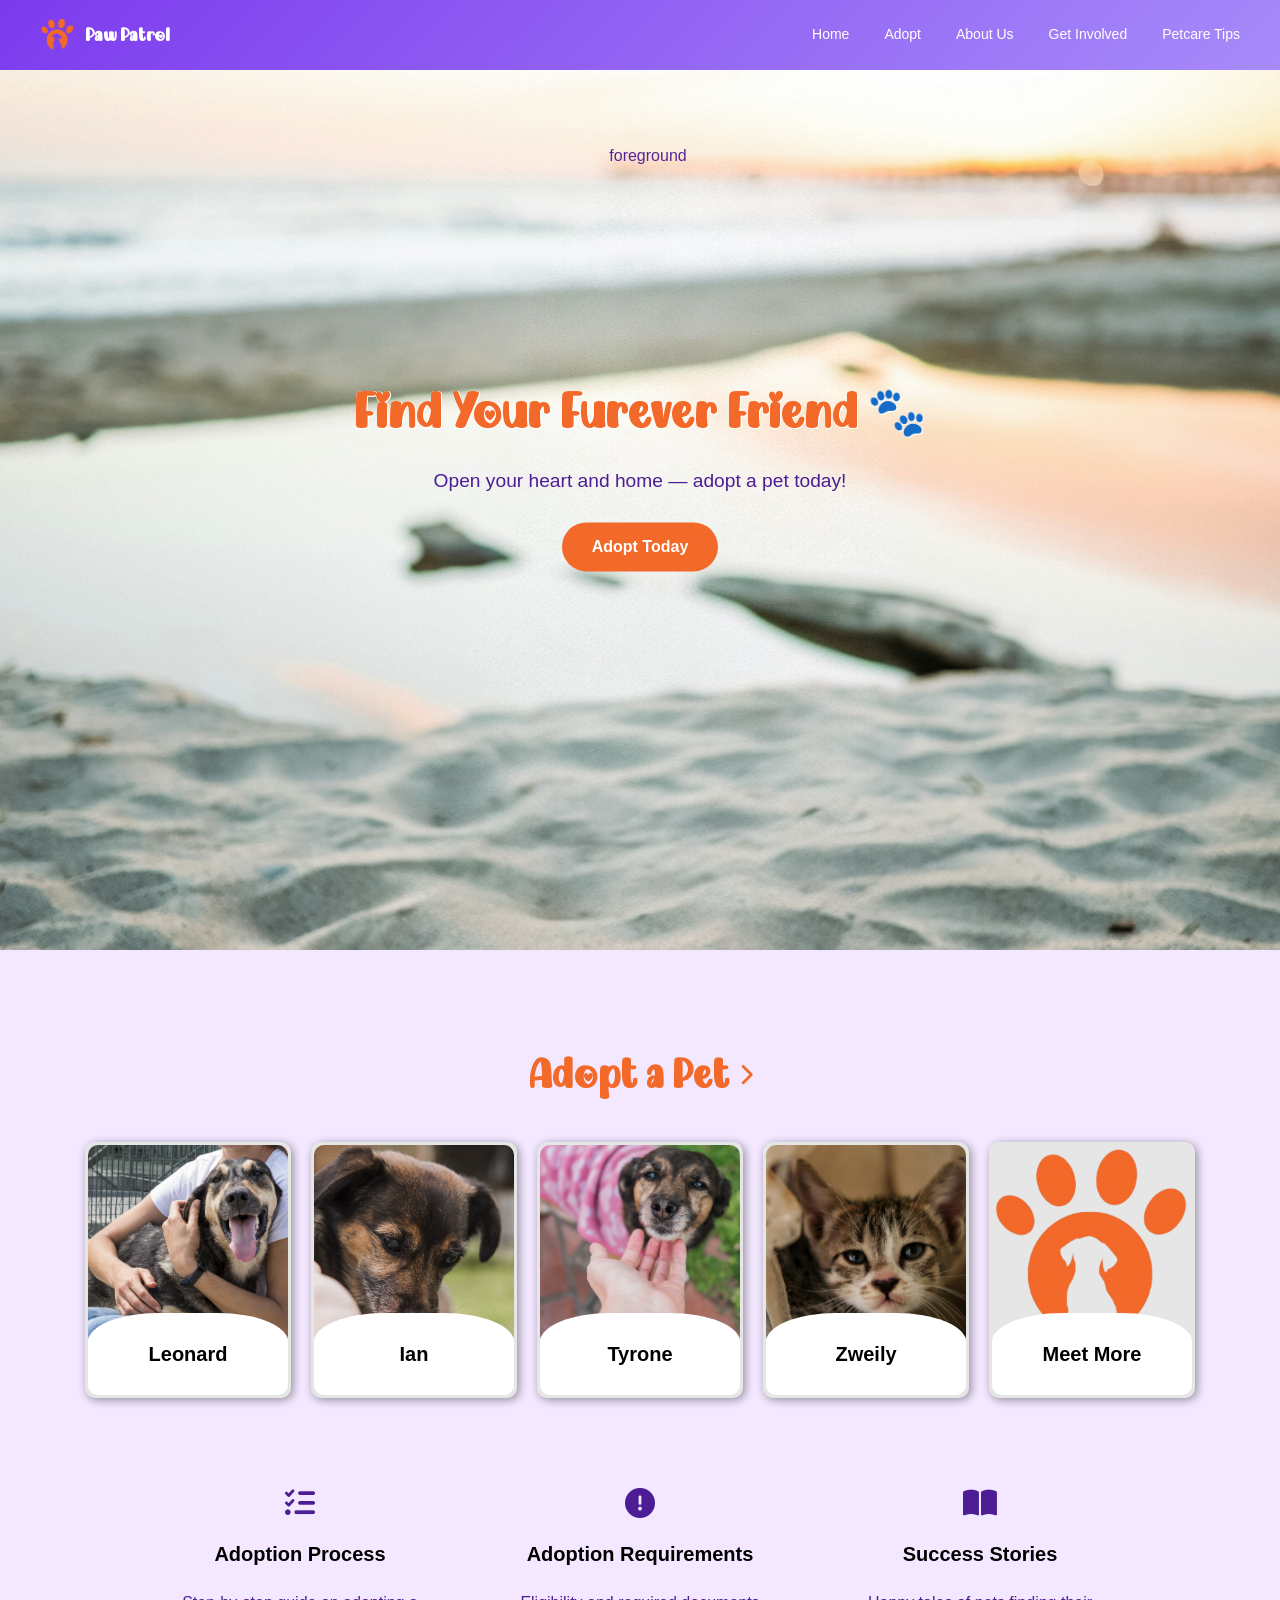
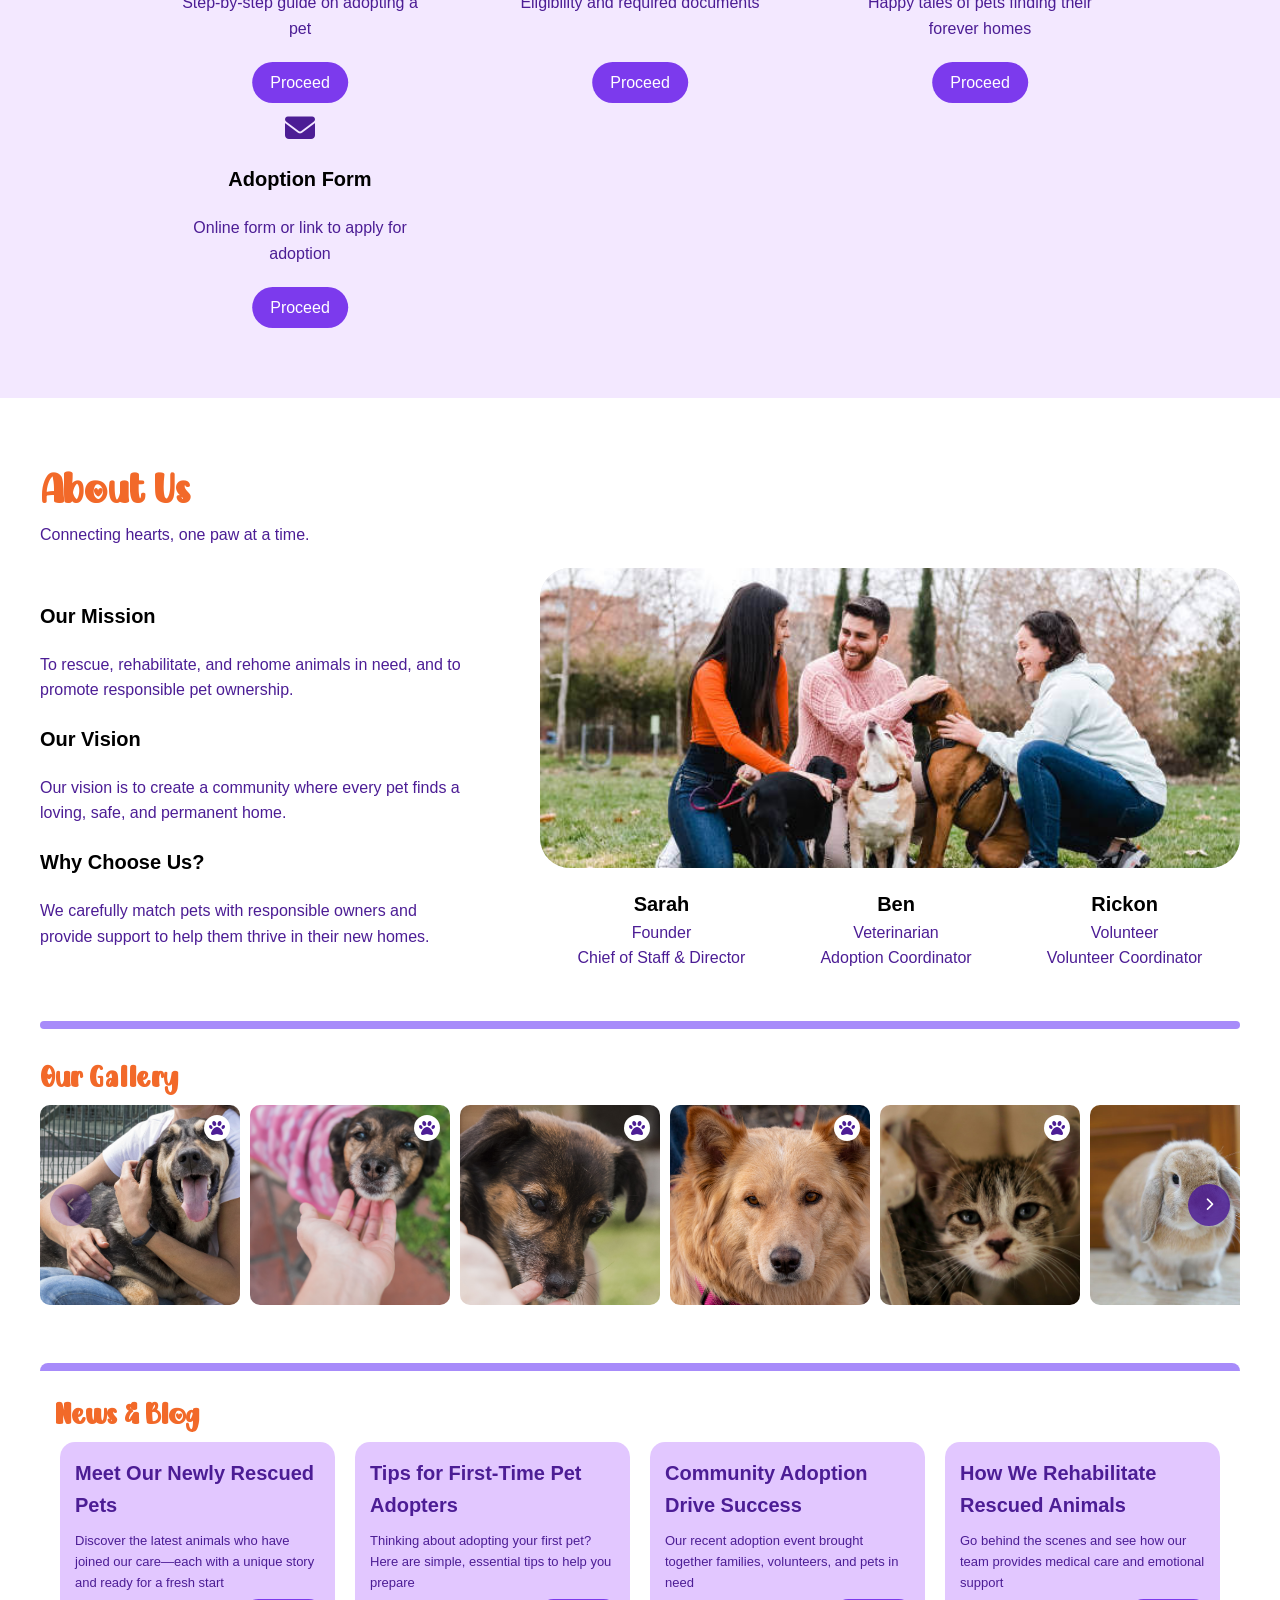
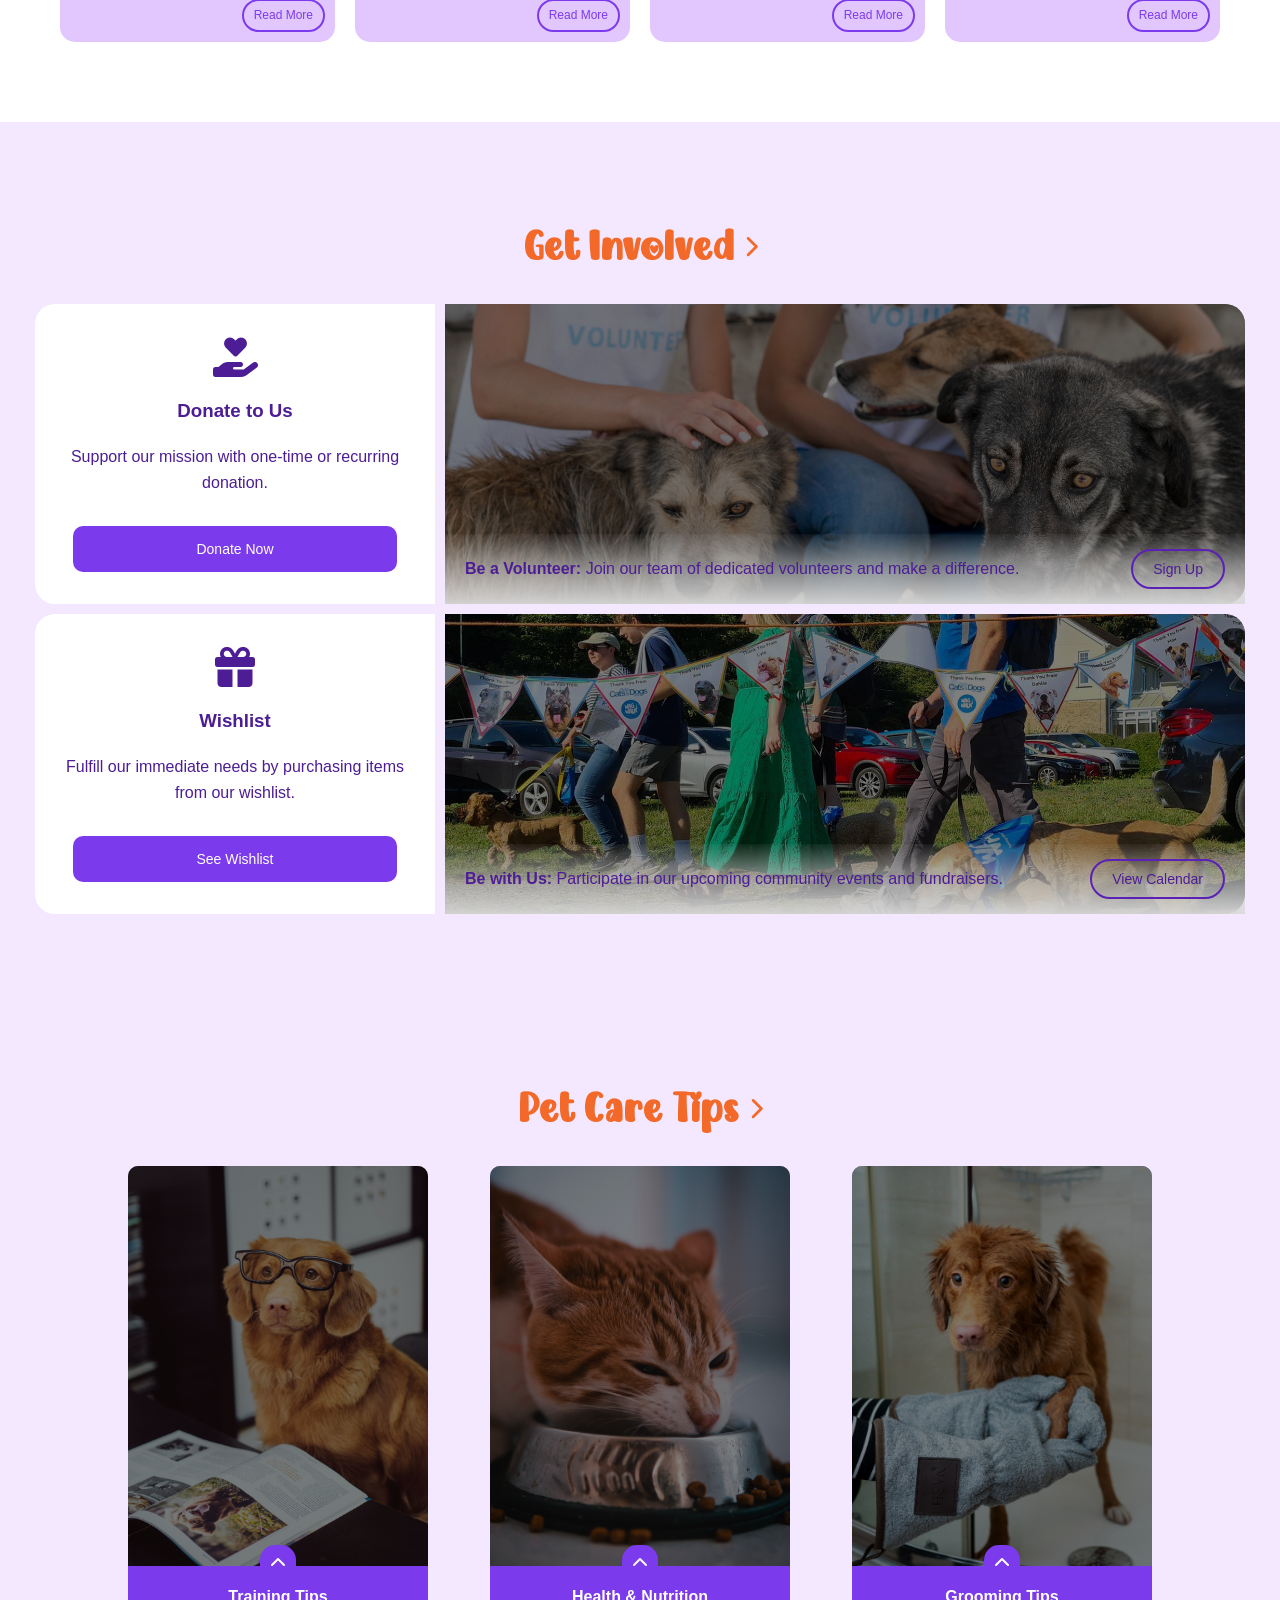
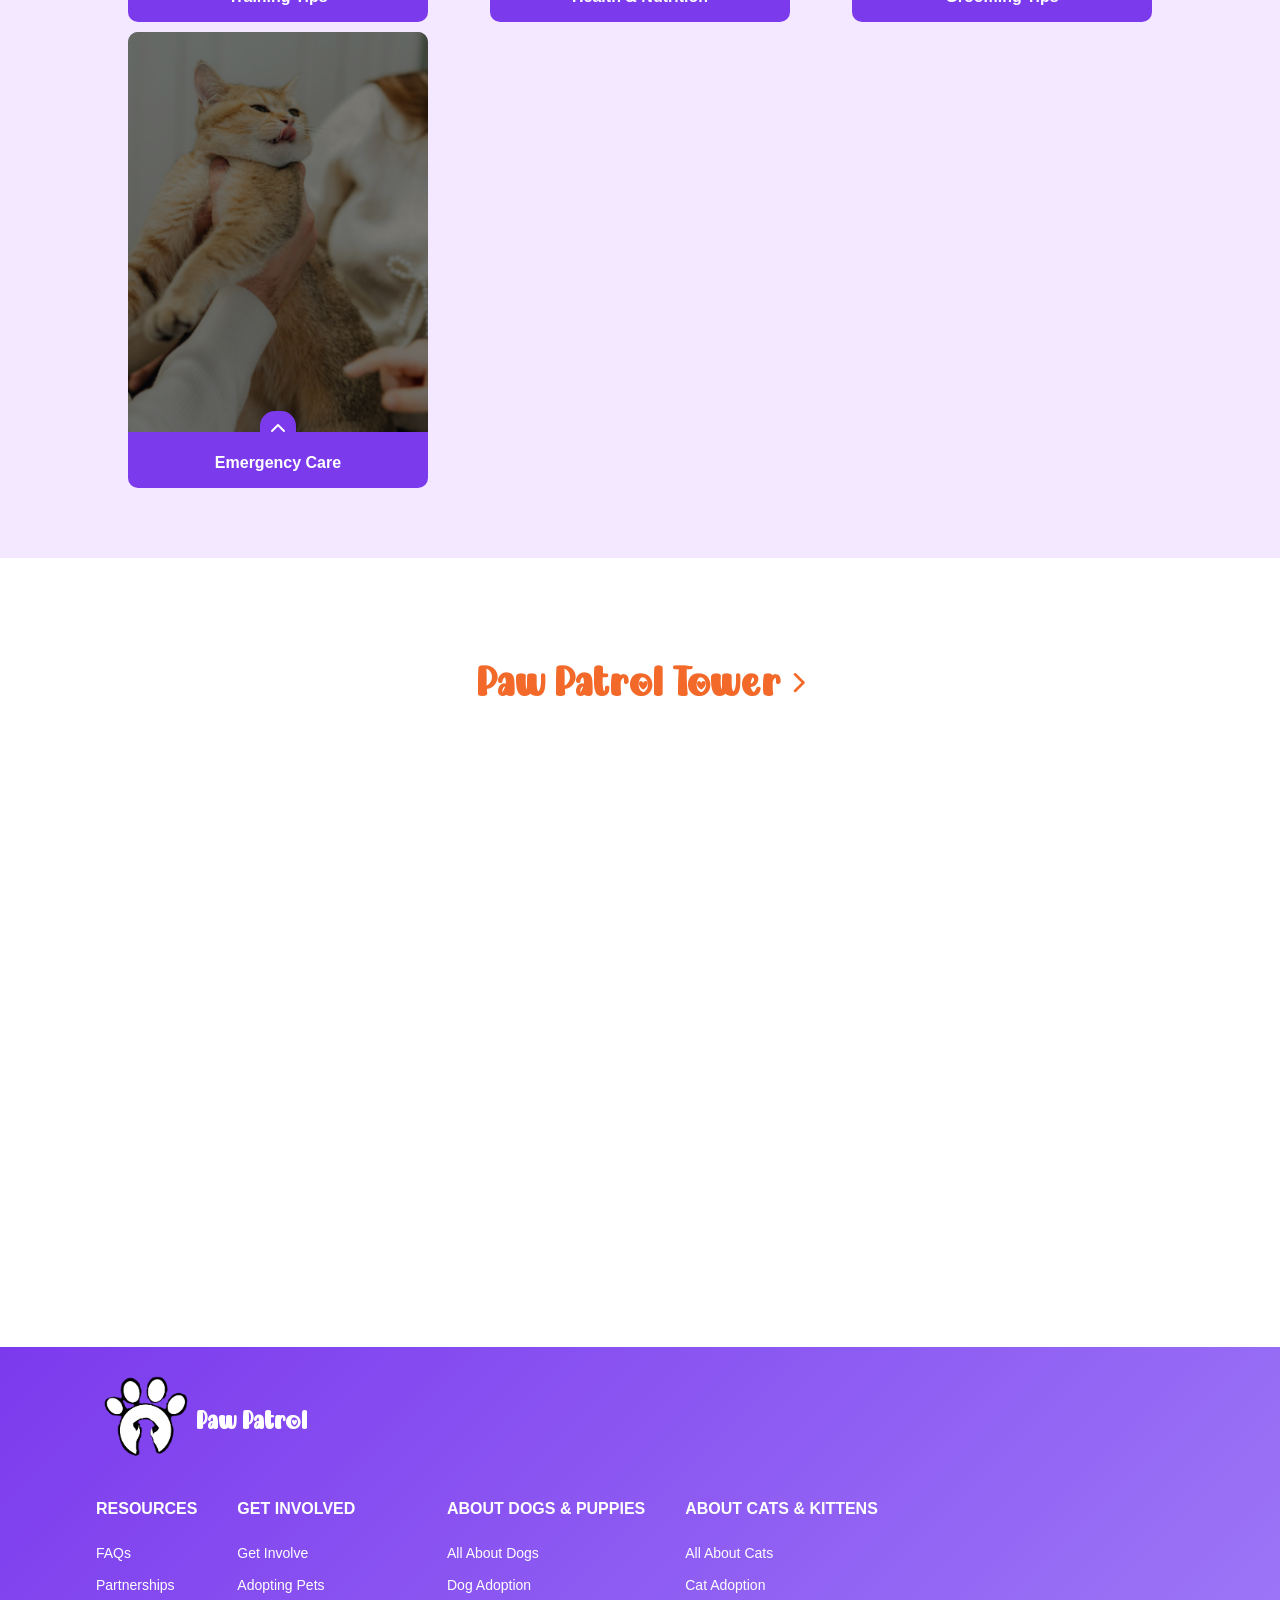
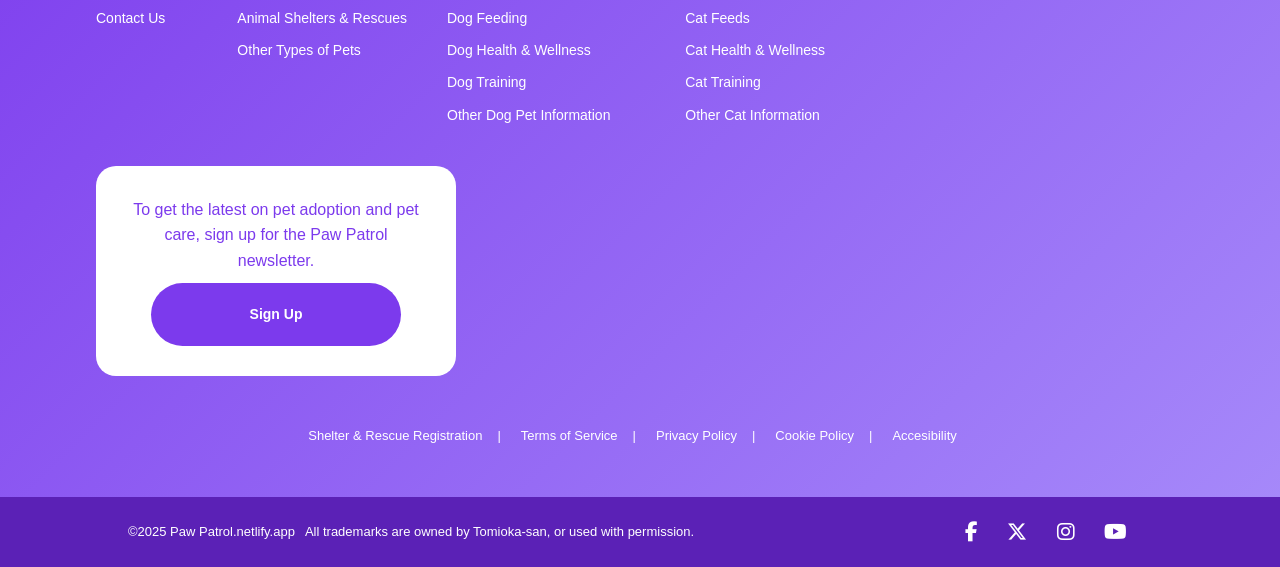
==== commit e20eb271: "completed the link for navigation" ====
--- a/frontend/index.html
+++ b/frontend/index.html
@@ -22,20 +22,20 @@
         </a>
   
         <nav class="navigation" id="nav-menu">
-            <a href="#">Home</a>                     <!-- top of page -->
-            <a href="#adopt">Adopt</a>               <!-- scrolls to Adopt section -->
-            <a href="#about">About Us</a>            <!-- scrolls to About -->
-            <a href="#help">Get Involved</a>         <!-- scrolls to Involved -->
-            <a href="#care">Petcare Tips</a>         <!-- scrolls to Tips -->
+            <a href="index.html#">Home</a>                     <!-- top of page -->
+            <a href="index.html#adopt">Adopt</a>               <!-- scrolls to Adopt section -->
+            <a href="index.html#about">About Us</a>            <!-- scrolls to About -->
+            <a href="index.html#help">Get Involved</a>         <!-- scrolls to Involved -->
+            <a href="index.html#care">Petcare Tips</a>         <!-- scrolls to Tips -->
         </nav>
 
         
         <div class="small-screen-menu" id="small-screen-menu">
-            <a href="#">Home</a>
-            <a href="#adopt">Adopt</a>
-            <a href="#about">About Us</a>
-            <a href="#help">Get Involved</a>
-            <a href="#care">Petcare Tips</a>
+            <a href="index.html#">Home</a>
+            <a href="index.html#adopt">Adopt</a>
+            <a href="index.html#about">About Us</a>
+            <a href="index.html#help">Get Involved</a>
+            <a href="index.html#care">Petcare Tips</a>
         </div>
 
 
@@ -653,12 +653,27 @@
                         donor_contact: document.getElementById('donor-contact').value,
                         donation_amount: selectedAmount,
                         donor_message: document.getElementById('donor-message').value,
-                        donation_date: new Date().toLocaleDateString()
+                        donation_date: new Date().toISOString().split('T')[0]
                     };
 
+                    // Send to PHP backend
+                    fetch("save_donation.php", {
+                        method: "POST",
+                        headers: {
+                            "Content-Type": "application/json"
+                        },
+                        body: JSON.stringify(templateParams)
+                    })
+                    .then(response => response.text())
+                    .then(data => {
+                        console.log("PHP response:", data);
+                    })
+                    .catch(error => console.error("Error sending to PHP donation:", error));
+
                     console.log('Sending donation...');
 
                     // Send email
+                    
                     emailjs.send(CONFIG.EMAILJS_SERVICE_ID, CONFIG.EMAILJS_TEMPLATE_ID, templateParams)
                         .then(function(response) {
                             console.log('Email sent!', response);
@@ -713,8 +728,22 @@
                         commitment: document.getElementById('commitment').value,
                         area_of_interest: document.getElementById('areaOfInterest').value,
                         experience: document.getElementById('experience').value,
-                        submission_date: new Date().toLocaleDateString()
+                        submission_date: new Date().toISOString().split('T')[0]
                     };
+
+                    // Send to PHP backend
+                    fetch("save_volunteer.php", {
+                        method: "POST",
+                        headers: {
+                            "Content-Type": "application/json"
+                        },
+                        body: JSON.stringify(templateParams)
+                    })
+                    .then(response => response.text())
+                    .then(data => {
+                        console.log("PHP response:", data);
+                    })
+                    .catch(error => console.error("Error sending to PHP volunteer:", error));
 
                     console.log('Sending volunteer application...');
 
--- a/frontend/styles.css
+++ b/frontend/styles.css
@@ -1733,7 +1733,7 @@
 
 .cta-buttons .btn-secondary {
     background-color: transparent;
-    color: #ffffff;
+    color: #7C3AED;
     border: 2px solid #7C3AED;
     transition: all 0.3s ease;
 }
